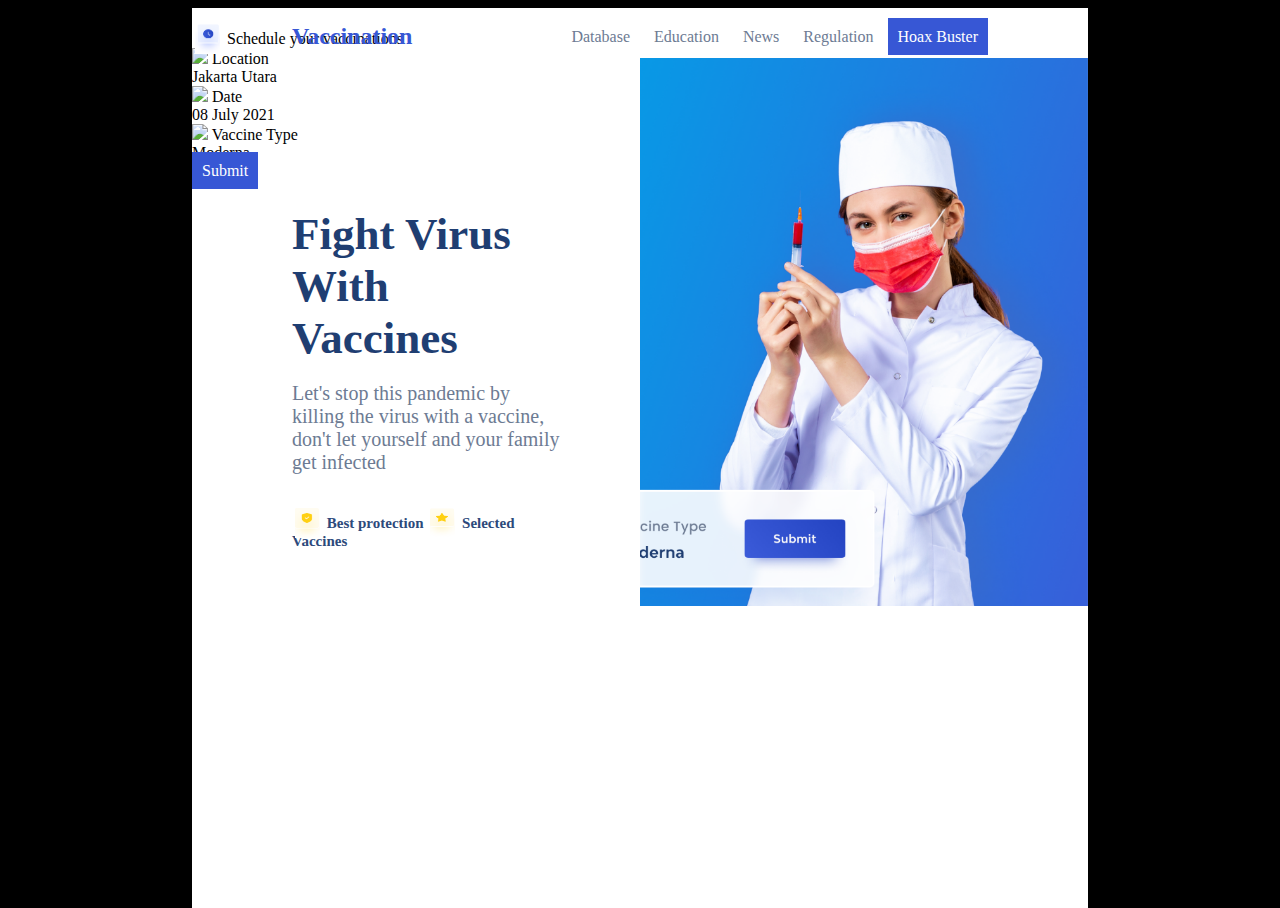
==== index.html @ f11a0c18 "Add files via upload" ====
<!DOCTYPE html>
<html lang="en">
    <head>
        <meta charset="UTF-8">
        <meta http-equiv="X-UA-Compatible" content="IE-Edge">
        <meta name="ViewPort" content="width-device.width, initial-scale=1.0">
        <title>Vaccination</title>
        <link rel="stylesheet" href="./index.css">
    </head>
    <body>
        <section class="cont">
            <section class="title">Vaccination</section>
            <section class="menu">
                <a class="menuElement">Database</a>
                <a class="menuElement">Education</a>
                <a class="menuElement">News</a>
                <a class="menuElement">Regulation</a>
                <a class="select">Hoax Buster</a>
            </section>
            <section class="fight">
                <a class="fight1">Fight Virus With Vaccines</a><br><br>
                <a class="fight2">Let's stop this pandemic by killing the virus with a vaccine, don't let yourself and your family get infected</a>
                <br><br>
                <a class="fight3">
                    <img src="./best.png" class="fightIcon">
                    Best protection
                    </img>
                    <img src="./star.png"class="fightIcon">
                        Selected Vaccines
                    </img>
                </a>                
            </section>
            <section class="schedule">
                <img src="./clock.png" class="fightIcon">
                    Schedule your vaccinations
                </img> <br>

                <section class="content">
                    <section class="sect">
                        <img src="./location.png" class="scheduleIcon">                    
                        </img> <a class="head">Location</a><br>
                        <a class="info">Jakarta Utara</a>
                    </section>
                    
                    <section class="sect">
                        <img src="./date.png" class="scheduleIcon">                    
                        </img> <a class="head">Date</a><br>
                        <a class="info">08 July 2021</a>
                    </section>
                    
                    <section class="sect">
                        <img src="./vaccine.png" class="scheduleIcon">                    
                        </img> <a class="head">Vaccine Type</a><br>
                        <a class="info">Moderna</a>
                    </section>

                    <section class="sect">
                        <a class="select">Submit</a>
                    </section>
                </section>
                
                

                
                
            </section>
            <section class="imagenEnfermera"><img src="./enfermera.png" style="width: -webkit-fill-available;"></section>
            
            
    
    
    


<!--       

 

Submit
AstraZeneca 2
SINOVAC
e Pfizer moderna
Why should I vaccine?
In order to avoid any doubts about getting the COVID-19 vaccine, identify the following 4 benefits of COVID-19 vaccination :
Minimize the spread of viruses
Forming antibodies
Protecting people nearby
Creating group immunity
Vaccine has been proven effective to prevent someone from getting infected with Coronavirus
COVID-19 vaccine proven to help shape antibody response for immune system
The benefits of COVID-19 vaccination are the vaccine that we get can also help protect people around us
COVID-19 vaccination is also beneficial for creating group immunity or herd immunity.
Preparations Before Vaccine
the success of vaccines is strongly influenced by the strength of the body's immune system. Therefore, there are several things that can be tried to make the COVID-19 vaccine work:
Avoid alcoholic beverages
Avoid stress
Stress has a profound effect on immune work. Moreover, prolonged stress can increase cortisol production and oxidative stress in the body.
0
Eat healthy food
Get enough sleep
Exercise or physical activity
Emergency Contact
Contact one of the contacts below if you or your family feel unwell and have similar symptoms such as Covid-19, make sure you also take care of yourself before reporting to us :
Call
Chat
021.123.145.14
021.123.145.14
Call Now
Chat Now
Video Call
Message 021.123.145.14
021.123.145.14
Video Call Now
Message Now
Vaccination
About
Company
Support
About Us
How We Work?
FAQS
Our goal is to help the world free from the
Features
Capital
Support Center
ongoing pandemic
News & Blog
Security
Contact Us
@2021 Vacinnation. All rights reserved
Terms & Agreements
Privacy Policy-->
</div>
    </body>
    <footer>
    </footer>
</html>
---- index.css ----
body{
    background-color: black;
    right: 200px;
    left: 200px;
}

.cont{
    background-color: white;
    /* right: 10%; */
    left: 15%;
    width: 70%;
    height: 100%;
    position: absolute;
}

.title{
    color: rgb(55, 87, 213);
    font-size:x-large;
    font-weight:bold;
    top: 15px;
    position: absolute;
    left: 100px;
}

.menu{    
    top: 20px;
    right: 100px;
    position:absolute;    
}

.menuElement{
    color: rgb(109, 123, 147);
    border: 10px solid white;
}

.select{
    background-color: rgb(55, 87, 213);
    color: white; 
    border: 10px solid rgb(55, 87, 213);    
}

.fight{
    width: 30%;
    left: 100px;
    position:absolute;    
    top: 200px;
    border: 10px;
}

.fight1{
    color: rgb(31, 62, 114);
    font-size: 45px;
    font-weight: 900;
}

.fight2{
    color : rgb(109, 123, 147);
    font-size: 20px;
}

.fight3{
    color : rgb(45, 74, 123);
    font-size: 15px;
    font-weight: bold;
}

.fightIcon{
    width: 25px;
    height: 30px;
    top: 13px;
    position: relative;
    border: 3px solid transparent;
}

.imagenEnfermera{
    width: 50%;
    right: 0px;
    position: absolute;
    top: 50px;
}
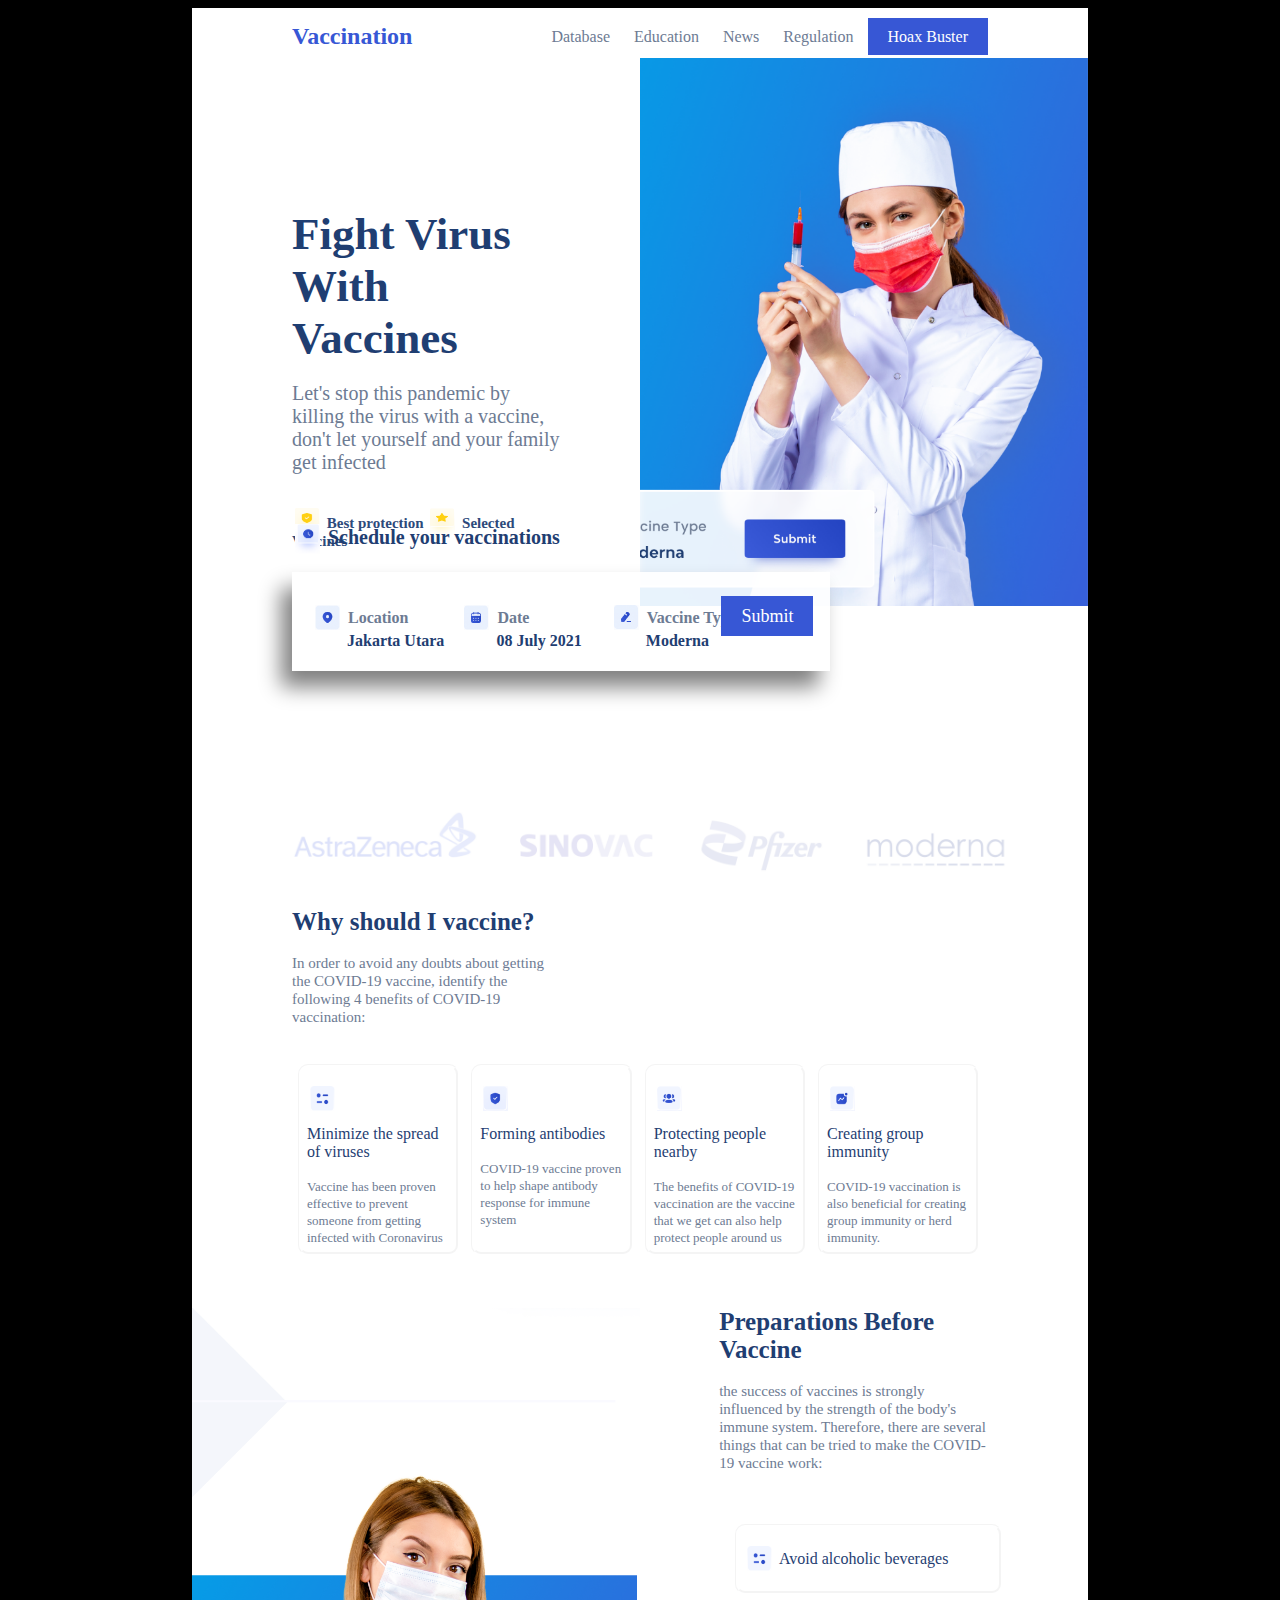
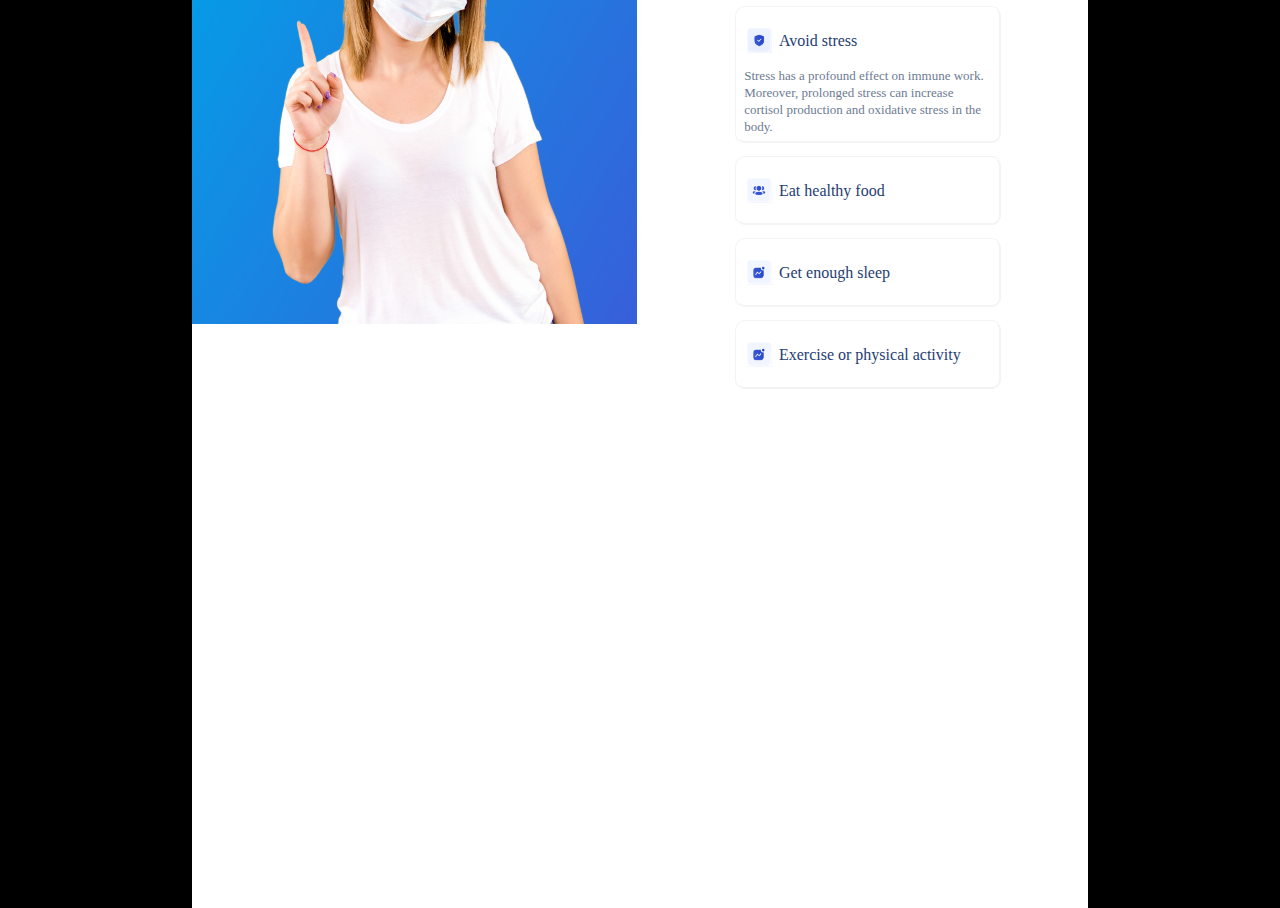
==== commit 3e72f1e1: "Add files via upload" ====
--- a/index.html
+++ b/index.html
@@ -33,7 +33,7 @@
             <section class="schedule">
                 <img src="./clock.png" class="fightIcon">
                     Schedule your vaccinations
-                </img> <br>
+                </img> <br><br>
 
                 <section class="content">
                     <section class="sect">
@@ -54,16 +54,85 @@
                         <a class="info">Moderna</a>
                     </section>
 
-                    <section class="sect">
+                    <section class="scheduleButton">
                         <a class="select">Submit</a>
                     </section>
                 </section>
-                
-                
-
-                
-                
-            </section>
+            </section>
+            <img src="./vaccines.png" class="vaccines">
+            
+            <section class="why">
+                <a class="whyTitle">Why should I vaccine?</a><br><br>
+                <a class="whyContent">In order to avoid any doubts about getting the COVID-19 vaccine, identify the following 4 benefits of COVID-19 vaccination:</a>                         
+            </section>
+
+            <section class="whySection">
+                <section class="whyTarjet">
+                    <img src="./minimize.png" class="scheduleIcon"><br><br>                    
+                    <a class="whyTarjetTitle">Minimize the spread of viruses</a><br><br>
+                    <a class="whyTarjetContent">Vaccine has been proven effective to prevent someone from getting infected with Coronavirus</a>
+                </section>
+                
+                <section class="whyTarjet">
+                    <img src="./forming.png" class="scheduleIcon"><br><br>  
+                    </img> <a class="whyTarjetTitle">Forming antibodies</a><br><br>
+                    <a class="whyTarjetContent">COVID-19 vaccine proven to help shape antibody response for immune system</a>
+                </section>
+                
+                <section class="whyTarjet">
+                    <img src="./protecting.png" class="scheduleIcon"><br><br>                  
+                    </img> <a class="whyTarjetTitle">Protecting people nearby</a><br><br>  
+                    <a class="whyTarjetContent">The benefits of COVID-19 vaccination are the vaccine that we get can also help protect people around us</a>
+                </section>
+
+                <section class="whyTarjet">
+                    <img src="./creating.png" class="scheduleIcon"><br><br>                     
+                    </img> <a class="whyTarjetTitle">Creating group immunity</a><br><br>  
+                    <a class="whyTarjetContent">COVID-19 vaccination is also beneficial for creating group immunity or herd immunity.</a>
+                </section>
+            </section>
+
+            <section class="woman">
+                <img src="./woman.png" class="womanImg">            
+            </section>
+            
+            <section class="preparations">
+                <a class="preparationsTitle">Preparations Before Vaccine</a><br><br>
+                <a class="preparationsContent">the success of vaccines is strongly influenced by the strength of the body's immune system. Therefore, there are several things that can be tried to make the COVID-19 vaccine work:</a>                         
+            </section>
+
+            <section class="preparationsSection">
+                <section class="preparationsTarjet">
+                    <img src="./minimize.png" class="scheduleIcon">                   
+                    <a class="preparationsTarjetTitle">Avoid alcoholic beverages</a><br><br>
+                    <a class="preparationsTarjetContent"></a>
+                </section>
+                
+                <section class="preparationsTarjet">
+                    <img src="./forming.png" class="scheduleIcon">
+                    <a class="preparationsTarjetTitle">Avoid stress</a><br><br>
+                    <a class="preparationsTarjetContent">Stress has a profound effect on immune work. Moreover, prolonged stress can increase cortisol production and oxidative stress in the body.</a>
+                </section>
+                
+                <section class="preparationsTarjet">
+                    <img src="./protecting.png" class="scheduleIcon">                
+                    <a class="preparationsTarjetTitle">Eat healthy food</a><br><br>  
+                    <a class="preparationsTarjetContent"></a>
+                </section>
+
+                <section class="preparationsTarjet">
+                    <img src="./creating.png" class="scheduleIcon">                 
+                    <a class="preparationsTarjetTitle">Get enough sleep</a><br><br>  
+                    <a class="preparationsTarjetContent"></a>
+                </section>
+
+                <section class="preparationsTarjet">
+                    <img src="./creating.png" class="scheduleIcon">                    
+                    <a class="preparationsTarjetTitle">Exercise or physical activity</a><br><br>  
+                    <a class="preparationsTarjetContent"></a>
+                </section>
+            </section>
+            
             <section class="imagenEnfermera"><img src="./enfermera.png" style="width: -webkit-fill-available;"></section>
             
             
@@ -74,31 +143,25 @@
 
 <!--       
 
- 
-
-Submit
-AstraZeneca 2
-SINOVAC
-e Pfizer moderna
-Why should I vaccine?
-In order to avoid any doubts about getting the COVID-19 vaccine, identify the following 4 benefits of COVID-19 vaccination :
-Minimize the spread of viruses
-Forming antibodies
-Protecting people nearby
-Creating group immunity
-Vaccine has been proven effective to prevent someone from getting infected with Coronavirus
-COVID-19 vaccine proven to help shape antibody response for immune system
-The benefits of COVID-19 vaccination are the vaccine that we get can also help protect people around us
-COVID-19 vaccination is also beneficial for creating group immunity or herd immunity.
-Preparations Before Vaccine
-the success of vaccines is strongly influenced by the strength of the body's immune system. Therefore, there are several things that can be tried to make the COVID-19 vaccine work:
-Avoid alcoholic beverages
-Avoid stress
-Stress has a profound effect on immune work. Moreover, prolonged stress can increase cortisol production and oxidative stress in the body.
-0
-Eat healthy food
-Get enough sleep
-Exercise or physical activity
+
+
+
+
+
+
+
+
+
+
+
+
+
+
+
+
+
+
+
 Emergency Contact
 Contact one of the contacts below if you or your family feel unwell and have similar symptoms such as Covid-19, make sure you also take care of yourself before reporting to us :
 Call
--- a/index.css
+++ b/index.css
@@ -3,13 +3,15 @@
     right: 200px;
     left: 200px;
 }
+
+
 
 .cont{
     background-color: white;
     /* right: 10%; */
     left: 15%;
     width: 70%;
-    height: 100%;
+    height: 2500px;
     position: absolute;
 }
 
@@ -22,7 +24,7 @@
     left: 100px;
 }
 
-.menu{    
+.menu{
     top: 20px;
     right: 100px;
     position:absolute;    
@@ -33,10 +35,18 @@
     border: 10px solid white;
 }
 
+.menuElement:hover{
+    background-color: rgb(55, 87, 213);
+    color: white; 
+    border: 10px solid rgb(55, 87, 213);   
+    border-width: 10px 20px;
+}
+
 .select{
     background-color: rgb(55, 87, 213);
     color: white; 
-    border: 10px solid rgb(55, 87, 213);    
+    border: 10px solid rgb(55, 87, 213);   
+    border-width: 10px 20px; 
 }
 
 .fight{
@@ -62,6 +72,10 @@
     color : rgb(45, 74, 123);
     font-size: 15px;
     font-weight: bold;
+}
+
+.fight3:hover{
+    box-shadow: -11px 16px 20px 0px grey;
 }
 
 .fightIcon{
@@ -77,4 +91,214 @@
     right: 0px;
     position: absolute;
     top: 50px;
-}+}
+
+.schedule{
+    width: 60%;
+    left: 100px;
+    position:absolute;    
+    top: 500px;
+    border: 10px;
+    color: rgb(31, 62, 114);
+    font-size: 20px;
+    font-weight: 700;
+    z-index: 1;
+}
+
+.schedule .content{
+    /* content: ""; */
+    background-color: rgba(255, 255, 255, 0.9);
+    width: 100%;
+    display: -webkit-inline-box;
+    clear: both;
+    box-sizing: border-box;
+    padding: 10px;
+    box-shadow: -11px 16px 20px 0px grey;
+}
+
+.schedule .sect{
+    width: 25%;
+    float: left;
+    padding: 10px;
+    /* height: 300px;*/
+}
+
+.schedule .title{
+    width: 66%;
+    left: 100px;
+    position:absolute;    
+    top: 500px;
+    border: 10px;
+    color: rgb(31, 62, 114);
+    font-size: 20px;
+    font-weight: 700;
+}
+
+.schedule .head{
+   color: rgb(109, 123, 147);
+   top: 550px;
+   font-size: 16px;
+   font-weight: 600;
+}
+
+.schedule .info{
+    color: rgb(31 , 62, 114);
+    /*top: 550px;*/
+    font-size: 16px;
+    font-weight: 600;
+    left: 35px;
+    position: relative;
+ }
+
+.scheduleIcon{
+    width: 25px;
+    height: 25px;
+    top: 10px;
+    position: relative;
+    border: 3px solid transparent;
+}
+
+.scheduleButton{
+    position: absolute;
+    right: 3%;
+    top: 60%;
+    font-size: 18px;
+    font-weight: 100;
+}
+
+.vaccines{
+    top: 800px;
+    position: absolute;
+    left: 100px;
+    width: 80%;
+    /* z-index: -1;*/
+}
+
+.why{
+    width: 30%;
+    left: 100px;
+    position: absolute;
+    top: 900px;
+    /* border: 10px;*/
+}
+
+.whyTitle{
+    color: rgb(31, 62, 114);
+    font-size: 25px;
+    font-weight: 900;
+}
+
+.whyContent{
+    color : rgb(109, 123, 147);
+    font-size: 15px;
+}
+
+.whySection{
+    top: 1050px;
+    left: 100px;
+    position: absolute;
+    width: 80%;
+    display: -webkit-inline-box;
+    clear: both;
+    box-sizing: border-box;
+    /*padding: 10px;*/
+    
+}
+
+.whyTarjet{
+    padding: 6px;
+    color: rgb(109, 123, 147);
+    font-size: 15px;
+    width: 20%;
+    float: left;
+    margin: 6px;
+    /* box-shadow: -11px 16px 20px 0px grey; */
+    border-color: rgba(250,250,255, 0.13);
+    border-style: groove;
+    border-radius: 10px;
+}
+
+.whyTarjet:hover{
+    box-shadow: -11px 16px 20px 0px grey;
+}
+
+.whyTarjetTitle{
+    color : rgb(31 , 62, 114);
+    font-size: 16px;
+}
+
+.whyTarjetContent{
+    color : rgb(109, 123, 147);
+    font-size: 13px;
+}
+
+.woman{
+    position: absolute;
+    top: 1300px;
+    width: 50%;
+}
+
+.womanImg{
+    width: 100%; /* or any custom size */
+    height: 100%; 
+    object-fit: contain;
+}
+
+.preparations{
+    width: 30%;
+    right: 100px;
+    position: absolute;
+    top: 1300px;
+    /* border: 10px;*/
+}
+
+.preparationsTitle{
+    color: rgb(31, 62, 114);
+    font-size: 25px;
+    font-weight: 900;
+}
+
+.preparationsContent{
+    color : rgb(109, 123, 147);
+    font-size: 15px;
+}
+
+.preparationsSection{
+    top: 1500px;
+    right: 100px;
+    position: absolute;
+    width: 30%;
+    display: table;
+    clear: both;
+    box-sizing: border-box;
+    padding: 10px;
+    
+}
+
+.preparationsTarjet{
+    padding: 6px;
+    color: rgb(109, 123, 147);
+    font-size: 15px;
+    width: 100%;
+    float: left;
+    margin: 6px;
+    /* box-shadow: -11px 16px 20px 0px grey; */
+    border-color: rgba(250,250,255, 0.13);
+    border-style: groove;
+    border-radius: 10px;
+}
+
+.preparationsTarjet:hover{
+    box-shadow: -11px 16px 20px 0px grey;
+}
+
+.preparationsTarjetTitle{
+    color : rgb(31 , 62, 114);
+    font-size: 16px;
+}
+
+.preparationsTarjetContent{
+    color : rgb(109, 123, 147);
+    font-size: 13px;
+}
+
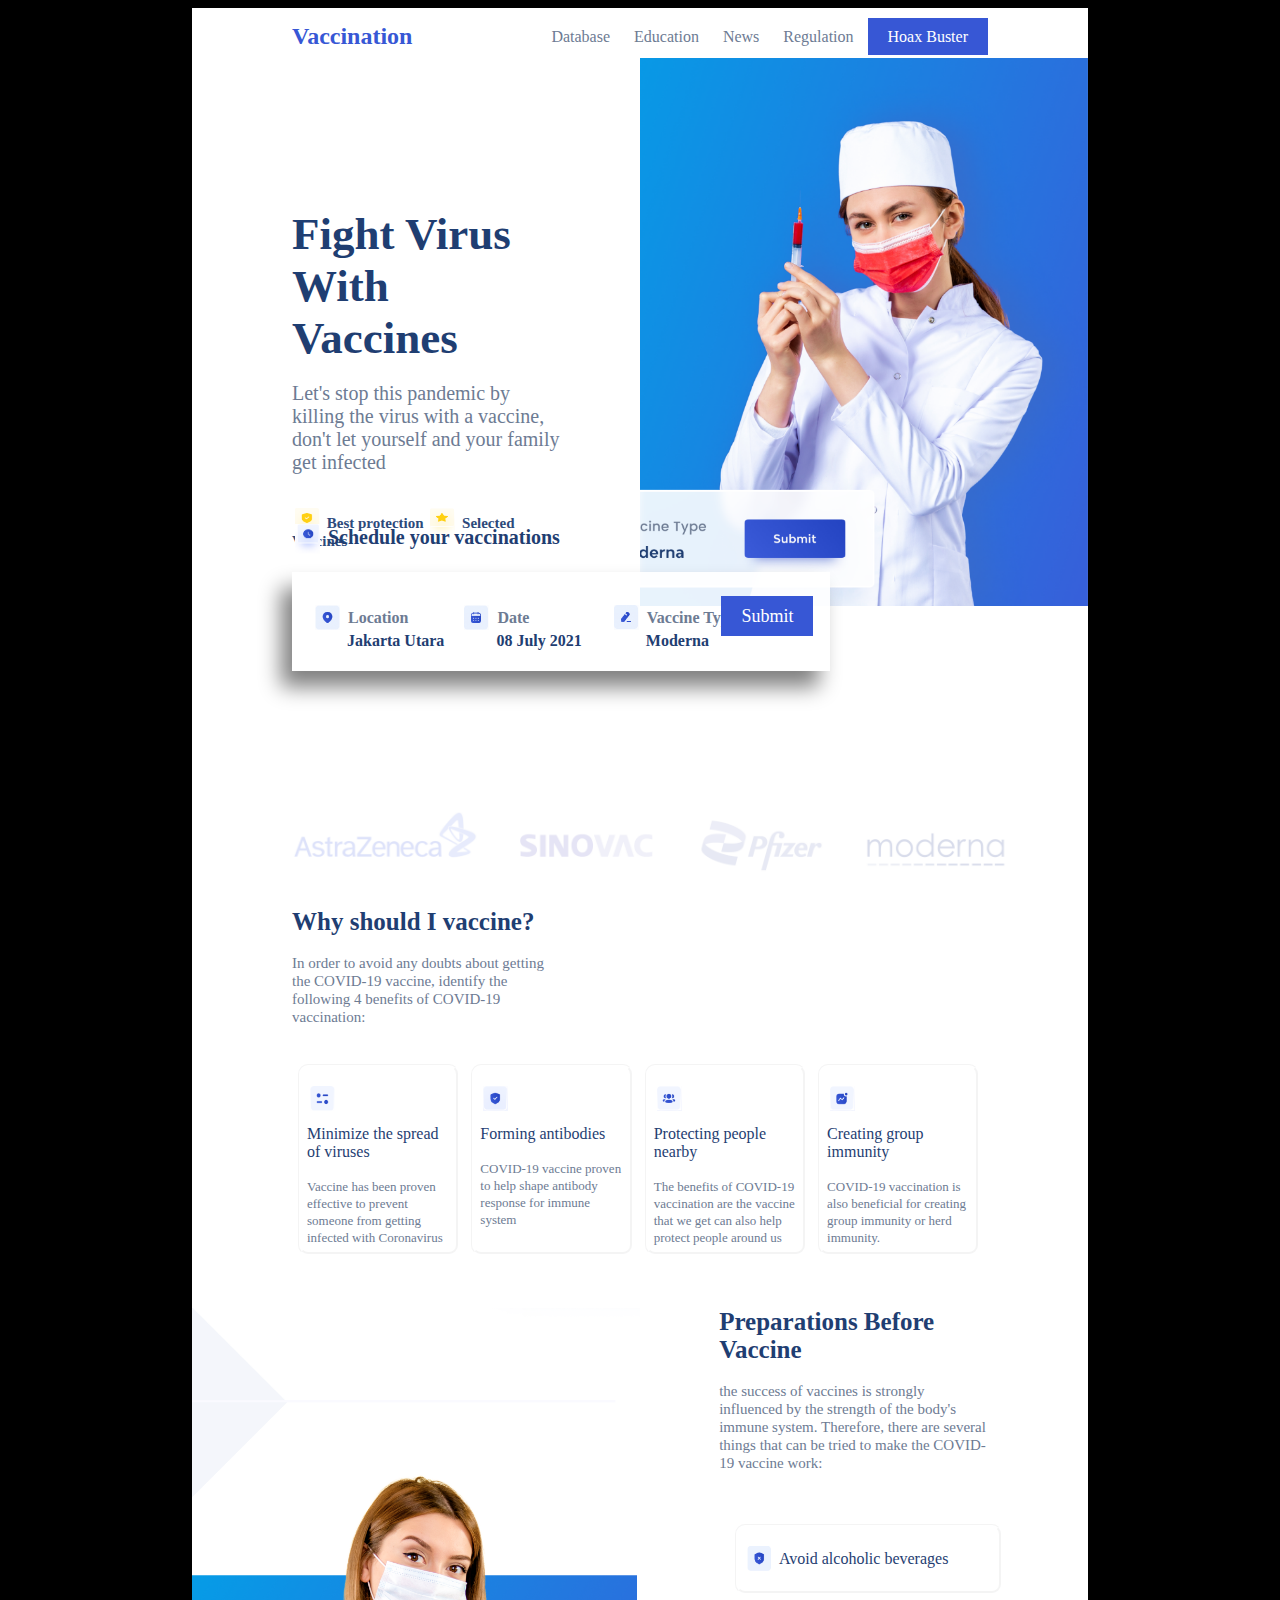
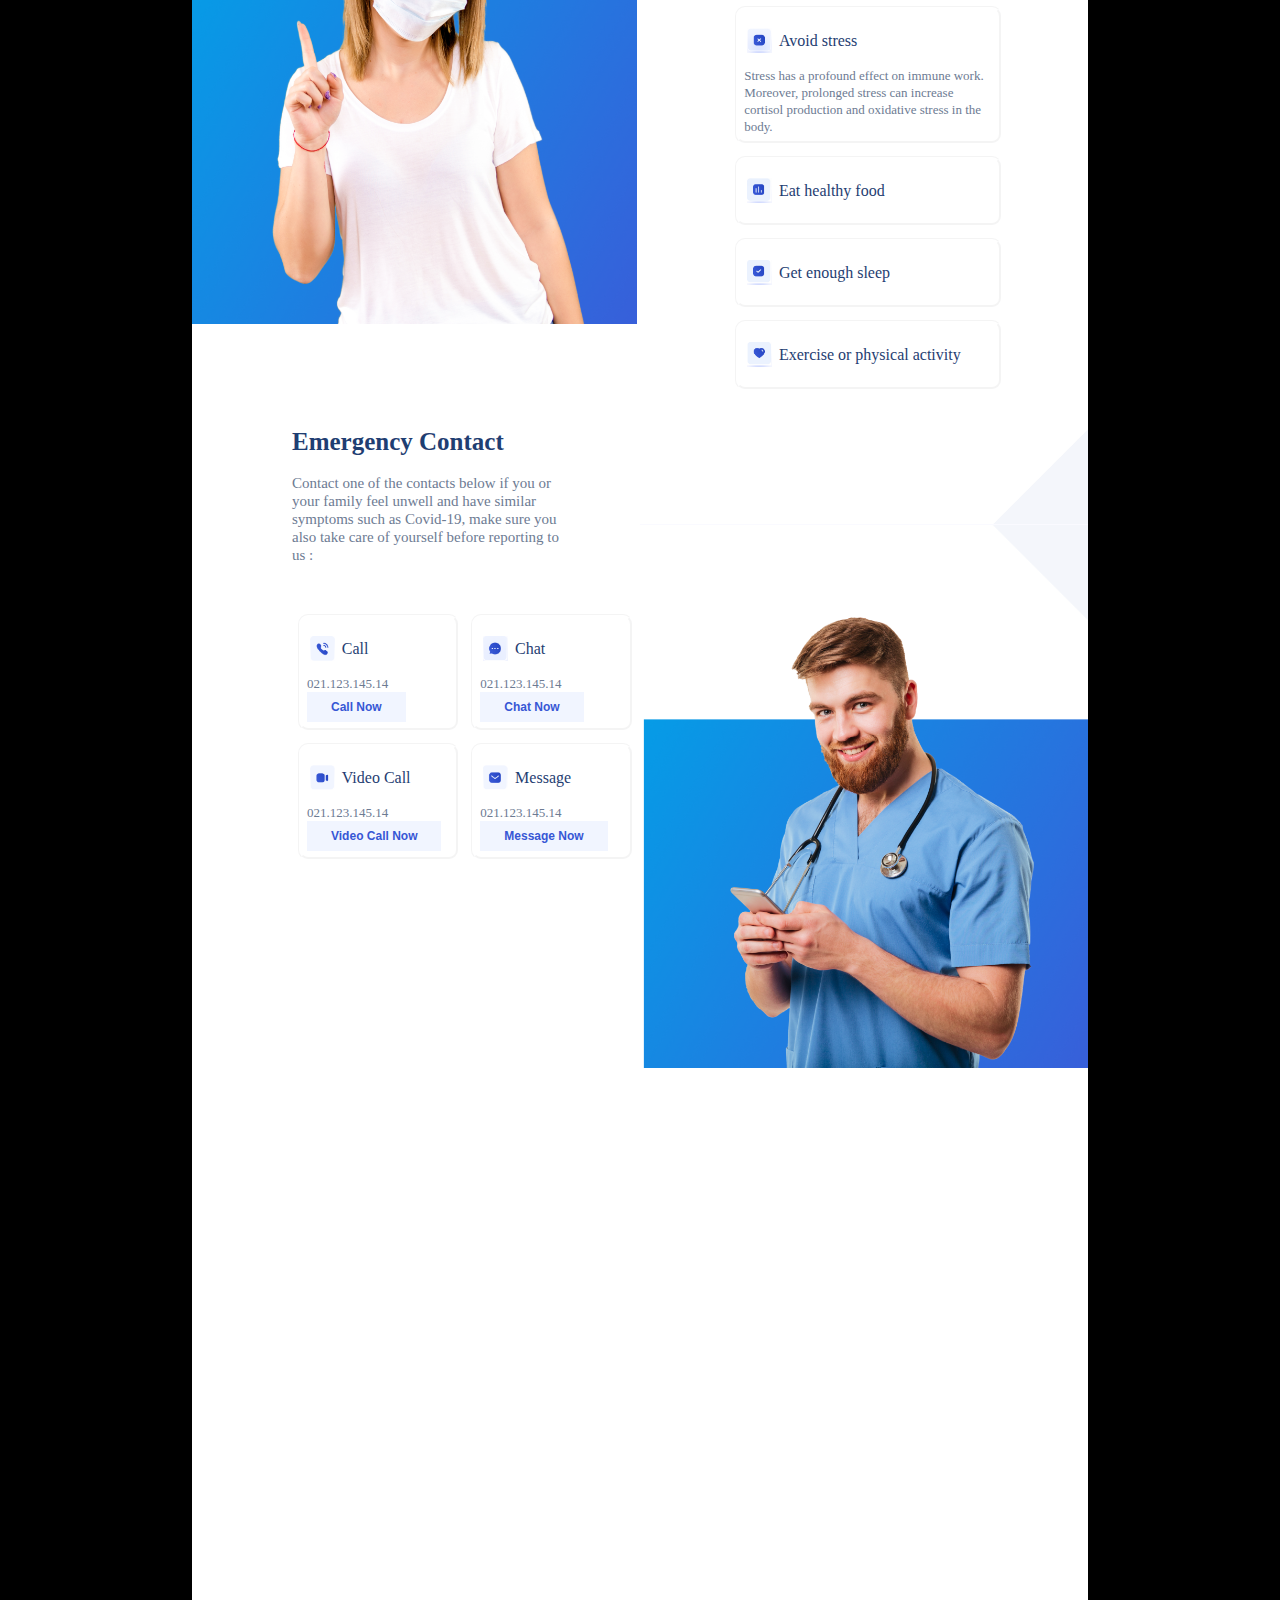
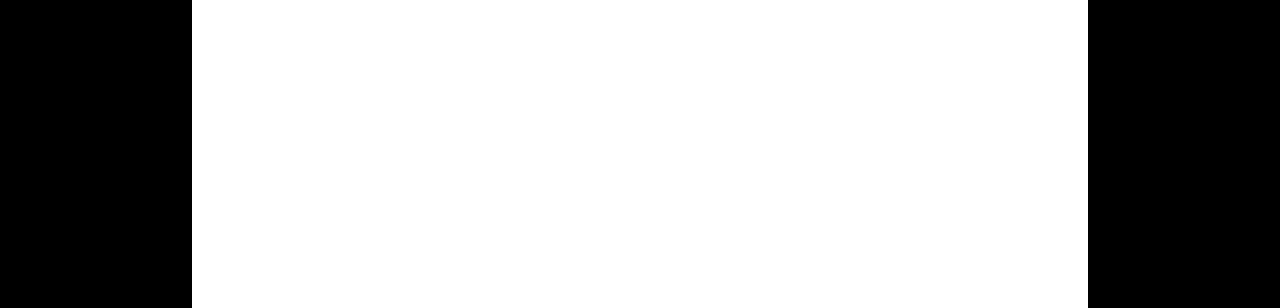
==== commit d8954967: "Add files via upload" ====
--- a/index.html
+++ b/index.html
@@ -103,36 +103,75 @@
 
             <section class="preparationsSection">
                 <section class="preparationsTarjet">
-                    <img src="./minimize.png" class="scheduleIcon">                   
+                    <img src="./alcohol.png" class="scheduleIcon">                   
                     <a class="preparationsTarjetTitle">Avoid alcoholic beverages</a><br><br>
                     <a class="preparationsTarjetContent"></a>
                 </section>
                 
                 <section class="preparationsTarjet">
-                    <img src="./forming.png" class="scheduleIcon">
+                    <img src="./stress.png" class="scheduleIcon">
                     <a class="preparationsTarjetTitle">Avoid stress</a><br><br>
                     <a class="preparationsTarjetContent">Stress has a profound effect on immune work. Moreover, prolonged stress can increase cortisol production and oxidative stress in the body.</a>
                 </section>
                 
                 <section class="preparationsTarjet">
-                    <img src="./protecting.png" class="scheduleIcon">                
+                    <img src="./eat.png" class="scheduleIcon">                
                     <a class="preparationsTarjetTitle">Eat healthy food</a><br><br>  
                     <a class="preparationsTarjetContent"></a>
                 </section>
 
                 <section class="preparationsTarjet">
-                    <img src="./creating.png" class="scheduleIcon">                 
+                    <img src="./sleep.png" class="scheduleIcon">                 
                     <a class="preparationsTarjetTitle">Get enough sleep</a><br><br>  
                     <a class="preparationsTarjetContent"></a>
                 </section>
 
                 <section class="preparationsTarjet">
-                    <img src="./creating.png" class="scheduleIcon">                    
+                    <img src="./excercise.png" class="scheduleIcon">                    
                     <a class="preparationsTarjetTitle">Exercise or physical activity</a><br><br>  
                     <a class="preparationsTarjetContent"></a>
                 </section>
             </section>
-            
+
+            <section class="doctor">
+                <img src="./doctor.png" class="doctorImg">            
+            </section>
+
+            <section class="emergency">
+                <a class="emergencyTitle">Emergency Contact</a><br><br>
+                <a class="emergencyContent">Contact one of the contacts below if you or your family feel unwell and have similar symptoms such as Covid-19, make sure you also take care of yourself before reporting to us :</a>
+            </section>
+            
+            <section class="emergencySection">
+                <section class="emergencyTarjet">
+                    <img src="./call.png" class="scheduleIcon">                   
+                    <a class="emergencyTarjetTitle">Call</a><br><br>
+                    <a class="emergencyTarjetContent">021.123.145.14</a>
+                    <button>Call Now</button>
+                </section>
+                
+                <section class="emergencyTarjet">
+                    <img src="./chat.png" class="scheduleIcon">
+                    <a class="emergencyTarjetTitle">Chat</a><br><br>
+                    <a class="emergencyTarjetContent">021.123.145.14</a>
+                    <button>Chat Now</button>
+                </section>
+                
+                <section class="emergencyTarjet">
+                    <img src="./videocall.png" class="scheduleIcon">                
+                    <a class="emergencyTarjetTitle">Video Call</a><br><br>  
+                    <a class="emergencyTarjetContent">021.123.145.14</a>
+                    <button>Video Call Now</button>
+                </section>
+
+                <section class="emergencyTarjet">
+                    <img src="./message.png" class="scheduleIcon">                 
+                    <a class="emergencyTarjetTitle">Message</a><br><br>  
+                    <a class="emergencyTarjetContent">021.123.145.14</a>
+                    <button>Message Now</button>
+                </section>
+            </section>
+
             <section class="imagenEnfermera"><img src="./enfermera.png" style="width: -webkit-fill-available;"></section>
             
             
@@ -142,39 +181,6 @@
 
 
 <!--       
-
-
-
-
-
-
-
-
-
-
-
-
-
-
-
-
-
-
-
-
-Emergency Contact
-Contact one of the contacts below if you or your family feel unwell and have similar symptoms such as Covid-19, make sure you also take care of yourself before reporting to us :
-Call
-Chat
-021.123.145.14
-021.123.145.14
-Call Now
-Chat Now
-Video Call
-Message 021.123.145.14
-021.123.145.14
-Video Call Now
-Message Now
 Vaccination
 About
 Company
--- a/index.css
+++ b/index.css
@@ -4,6 +4,27 @@
     left: 200px;
 }
 
+button {
+    
+    cursor: pointer;
+    display: inline-block;
+    background: rgb(241, 245, 255);
+    color: rgb(55, 87, 213);
+    font-size: 12px;
+    border: 0;
+    padding: 0.5rem 1.5rem;
+    font-weight: bolder;
+}
+  
+button:focus {
+    outline: none;
+}
+  
+button:hover {
+    background: rgb(51  , 83, 209);
+    color: white;
+    transform: scale(0.98);
+}
 
 
 .cont{
@@ -11,7 +32,7 @@
     /* right: 10%; */
     left: 15%;
     width: 70%;
-    height: 2500px;
+    height: 3500px;
     position: absolute;
 }
 
@@ -40,7 +61,12 @@
     color: white; 
     border: 10px solid rgb(55, 87, 213);   
     border-width: 10px 20px;
-}
+    transform: scale(0.98);
+}
+
+.menuElement:focus {
+    outline: none;
+  }
 
 .select{
     background-color: rgb(55, 87, 213);
@@ -48,6 +74,14 @@
     border: 10px solid rgb(55, 87, 213);   
     border-width: 10px 20px; 
 }
+
+.select:hover{
+    transform: scale(0.98);
+}
+
+.select:focus {
+    outline: none;
+  }
 
 .fight{
     width: 30%;
@@ -302,3 +336,74 @@
     font-size: 13px;
 }
 
+.doctor{
+    position: absolute;
+    top: 2020px;
+    width: 50%;    
+    right: 0px;
+
+}
+
+.doctorImg{
+    width: 100%; /* or any custom size */
+    height: 100%; 
+    object-fit: contain;
+}
+
+.emergency{
+    width: 30%;
+    left: 100px;
+    position: absolute;
+    top: 2020px;
+    /* border: 10px;*/
+}
+
+.emergencyTitle{
+    color: rgb(31, 62, 114);
+    font-size: 25px;
+    font-weight: 900;
+}
+
+.emergencyContent{
+    color : rgb(109, 123, 147);
+    font-size: 15px;
+}
+
+.emergencySection{
+    top: 2200px;
+    left: 100px;
+    position: absolute;
+    width: 40%;
+    display: block;
+    clear: both;
+    box-sizing: border-box;
+    /* padding: 10px;*/
+    
+}
+
+.emergencyTarjet{
+    padding: 6px;
+    color: rgb(109, 123, 147);
+    font-size: 15px;
+    width: 40%;
+    float: left;
+    margin: 6px;
+    /* box-shadow: -11px 16px 20px 0px grey; */
+    border-color: rgba(250,250,255, 0.13);
+    border-style: groove;
+    border-radius: 10px;
+}
+
+.emergencyTarjet:hover{
+    box-shadow: -11px 16px 20px 0px grey;
+}
+
+.emergencyTarjetTitle{
+    color : rgb(31 , 62, 114);
+    font-size: 16px;
+}
+
+.emergencyTarjetContent{
+    color : rgb(109, 123, 147);
+    font-size: 13px;
+}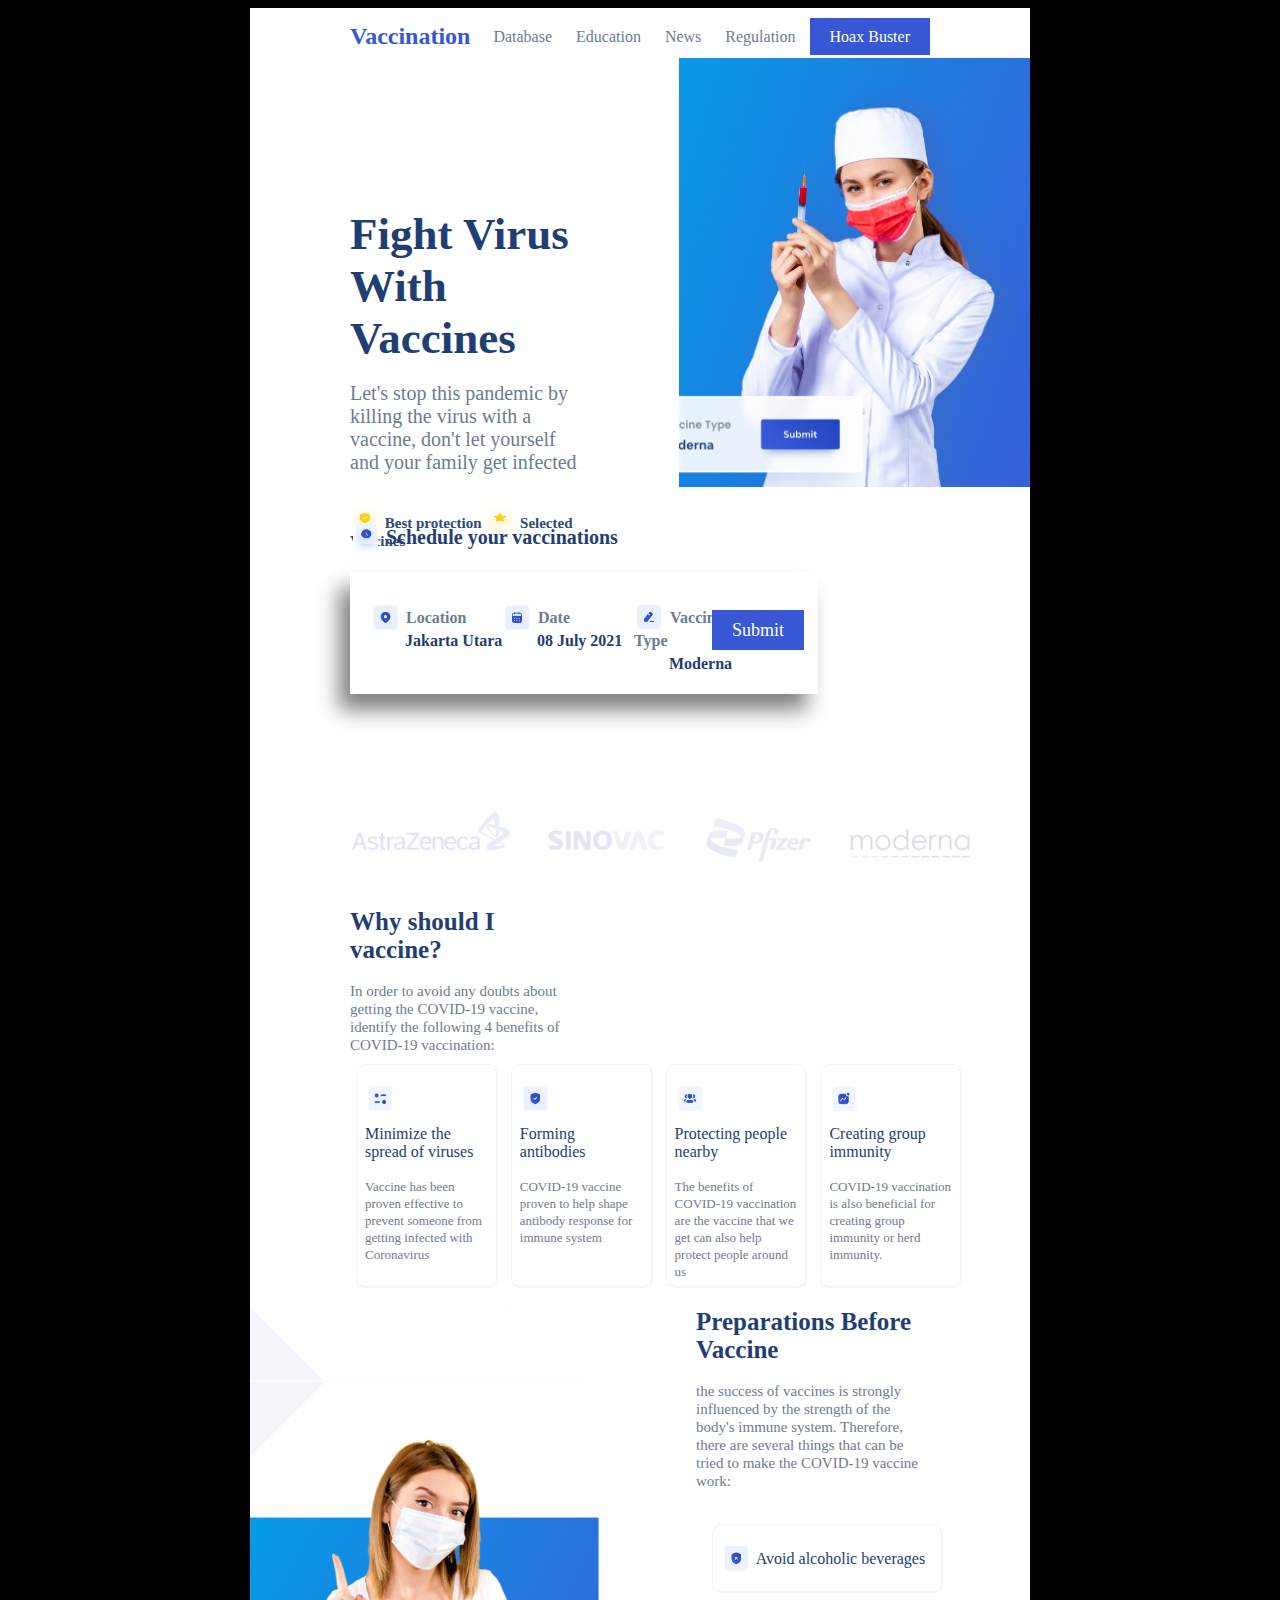
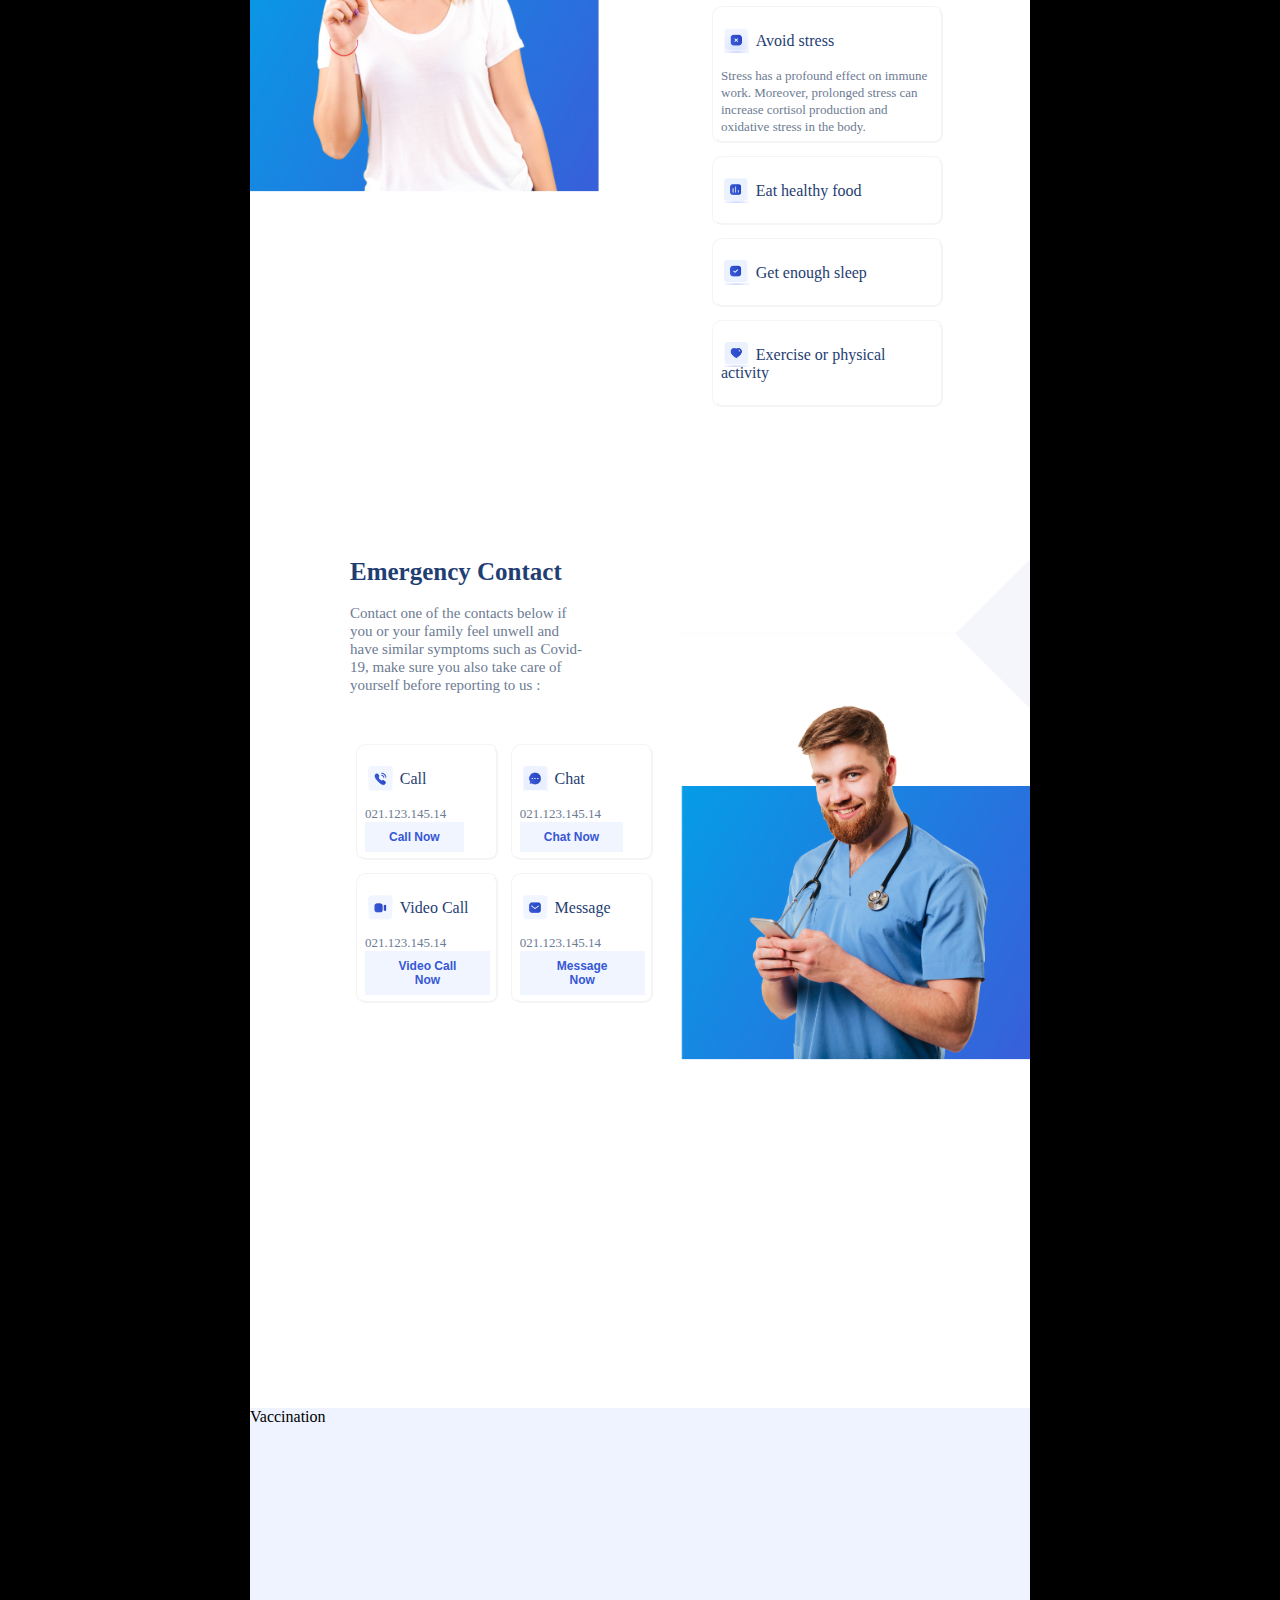
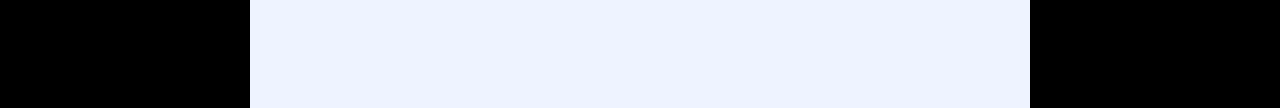
==== commit 1b9aa6f6: "Add files via upload" ====
--- a/index.html
+++ b/index.html
@@ -170,6 +170,10 @@
                     <a class="emergencyTarjetContent">021.123.145.14</a>
                     <button>Message Now</button>
                 </section>
+            </section>
+
+            <section class="foot">
+                Vaccination
             </section>
 
             <section class="imagenEnfermera"><img src="./enfermera.png" style="width: -webkit-fill-available;"></section>
--- a/index.css
+++ b/index.css
@@ -30,9 +30,10 @@
 .cont{
     background-color: white;
     /* right: 10%; */
-    left: 15%;
-    width: 70%;
-    height: 3500px;
+    left: 250px;
+    right: 250px;
+    /*width: 70%;*/
+    height: 3300px;
     position: absolute;
 }
 
@@ -121,7 +122,7 @@
 }
 
 .imagenEnfermera{
-    width: 50%;
+    width: 45%;
     right: 0px;
     position: absolute;
     top: 50px;
@@ -269,7 +270,8 @@
 .woman{
     position: absolute;
     top: 1300px;
-    width: 50%;
+    width: 45%;
+    /*width: 600px;*/
 }
 
 .womanImg{
@@ -338,8 +340,8 @@
 
 .doctor{
     position: absolute;
-    top: 2020px;
-    width: 50%;    
+    top: 2150px;
+    width: 45%;    
     right: 0px;
 
 }
@@ -354,7 +356,7 @@
     width: 30%;
     left: 100px;
     position: absolute;
-    top: 2020px;
+    top: 2150px;;
     /* border: 10px;*/
 }
 
@@ -370,7 +372,7 @@
 }
 
 .emergencySection{
-    top: 2200px;
+    top: 2330px;
     left: 100px;
     position: absolute;
     width: 40%;
@@ -406,4 +408,12 @@
 .emergencyTarjetContent{
     color : rgb(109, 123, 147);
     font-size: 13px;
+}
+
+.foot{
+    background-color: rgb(238, 243, 255);
+    top: 3000px;
+    position: absolute;
+    width: 100%;
+    height: 300px;
 }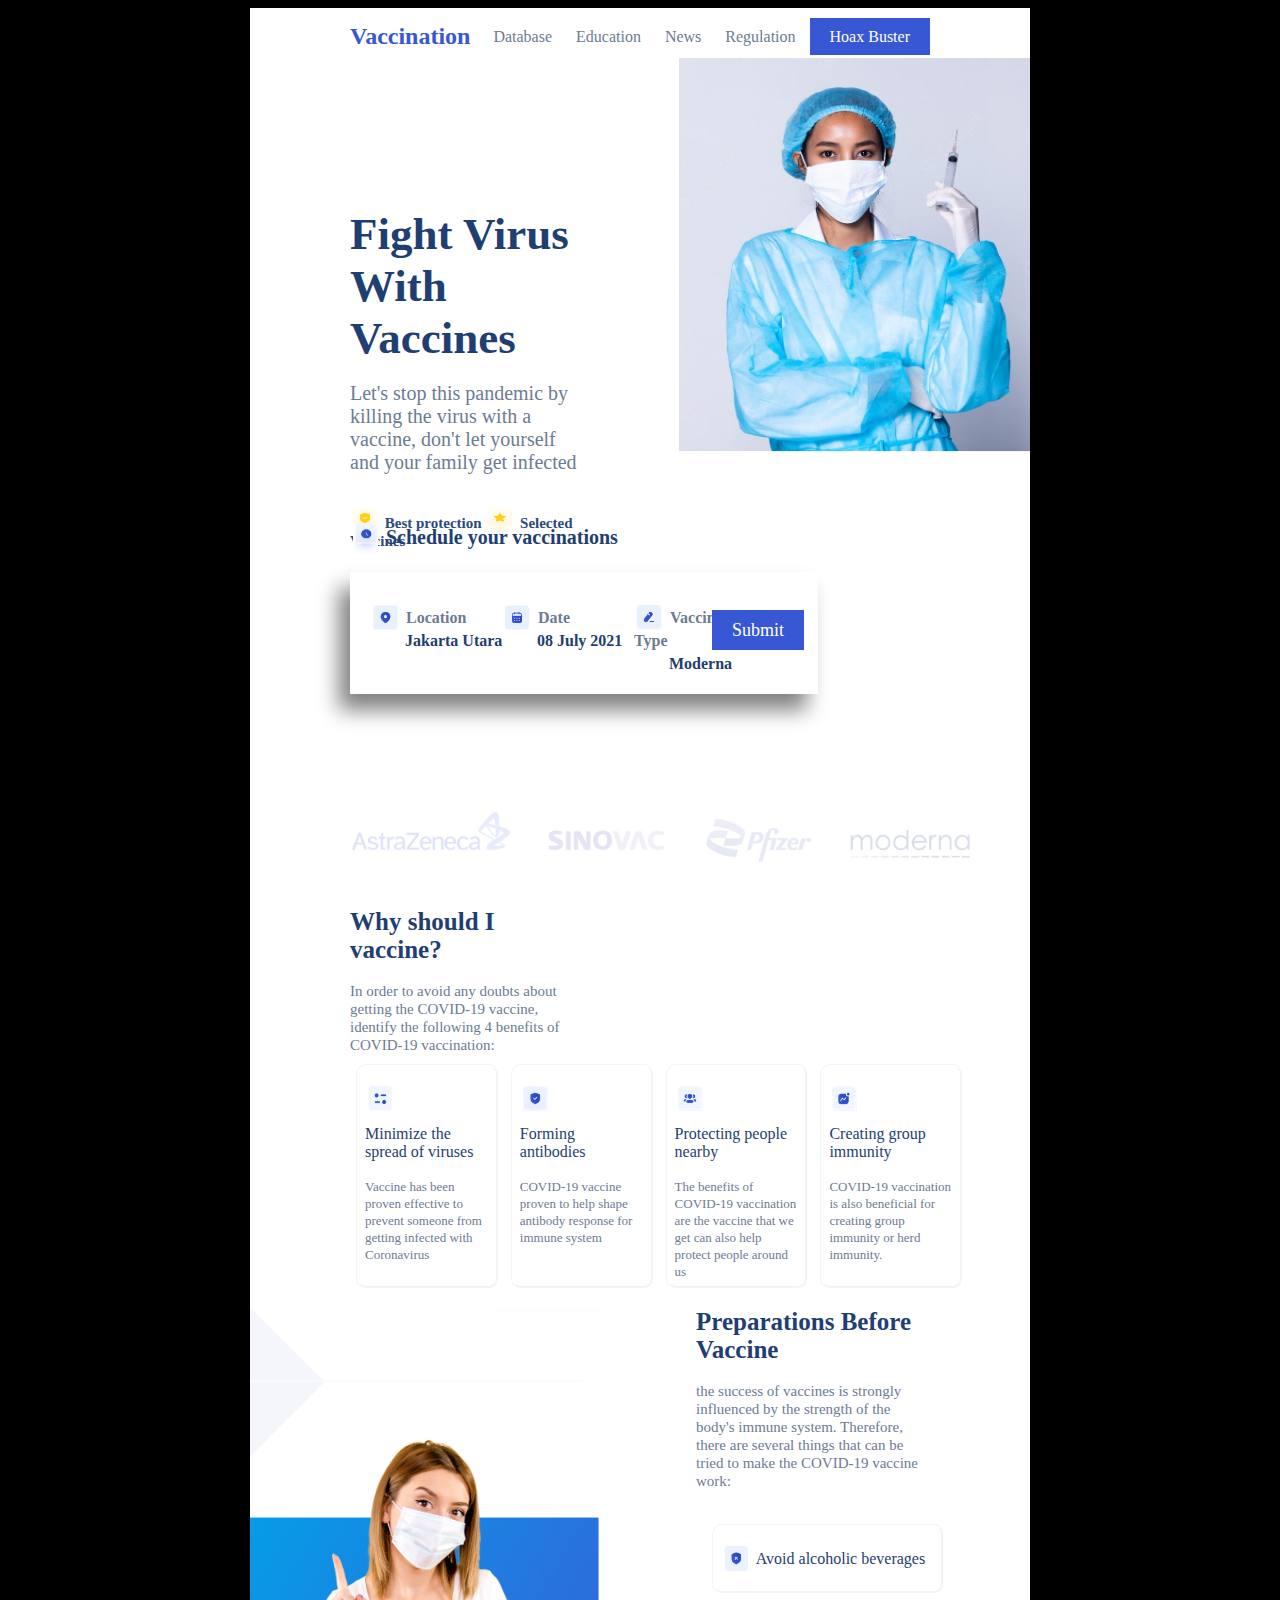
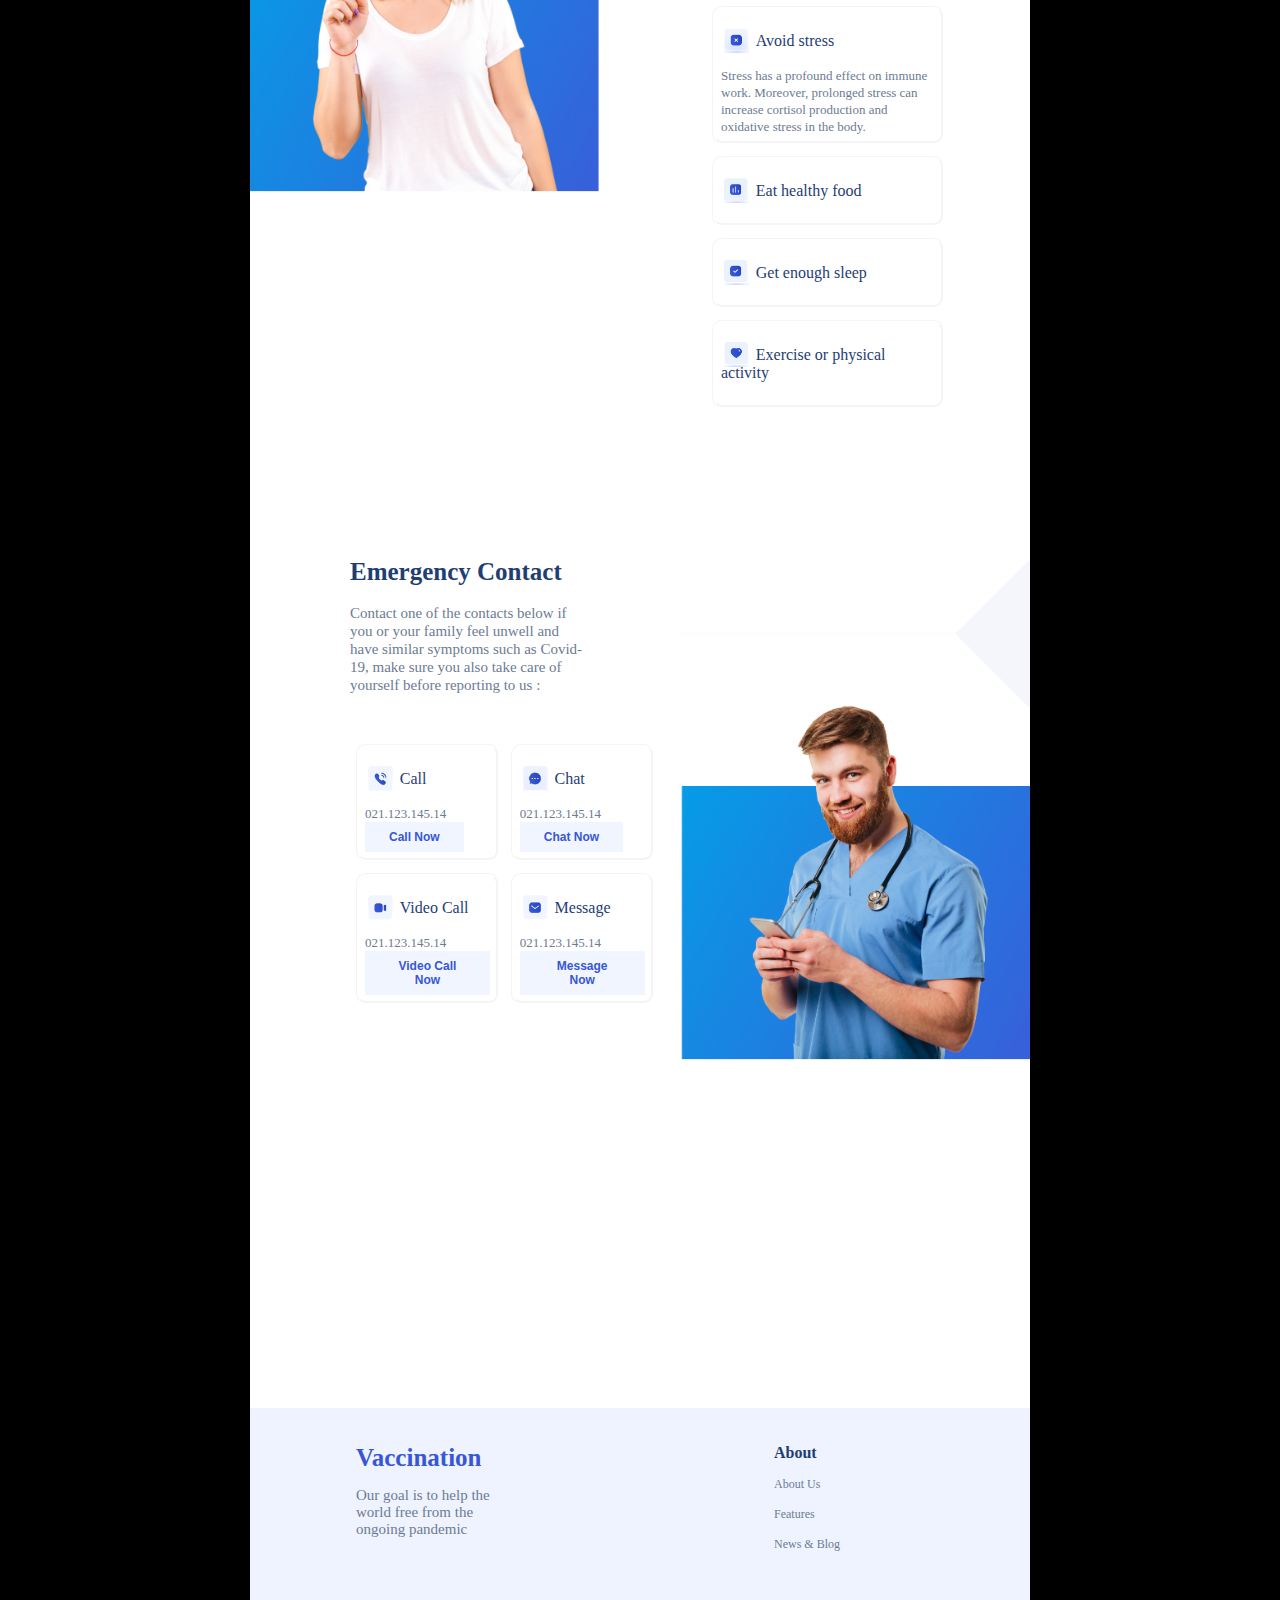
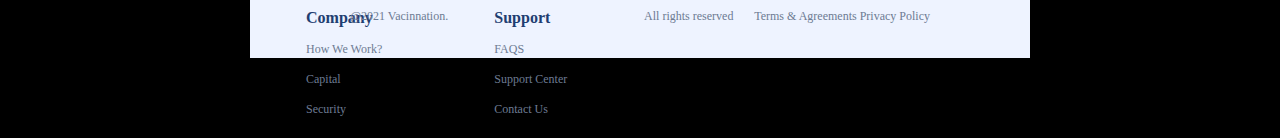
==== commit 1786d723: "Add files via upload" ====
--- a/index.html
+++ b/index.html
@@ -172,9 +172,50 @@
                 </section>
             </section>
 
-            <section class="foot">
-                Vaccination
-            </section>
+            <section class="foot">                
+                <section class="footTarjet first">                  
+                    <a class="footTitle">Vaccination</a><br><br>
+                    <a class="footContent">Our goal is to help the world free from the ongoing pandemic</a>                    
+                </section>
+
+                <section class="footTarjet">                  
+                    <a class="footTarjetTitle">About</a><br><br>
+                    <a class="footTarjetContent">
+                        <a>About Us</a><br><br>
+                        Features<br><br>
+                        News & Blog<br><br>
+                    </a>                    
+                </section>
+
+                <section class="footTarjet">                  
+                    <a class="footTarjetTitle">Company</a><br><br>
+                    <a class="footTarjetContent">
+                        How We Work?<br><br>
+                        Capital<br><br>
+                        Security<br><br>
+                    </a>   
+                </section>
+
+                <section class="footTarjet">                  
+                    <a class="footTarjetTitle">Support</a><br><br>
+                    <a class="footTarjetContent">
+                        FAQS<br><br>
+                        Support Center<br><br>
+                        Contact Us<br><br>
+                    </a>   
+                </section>
+                <section class="footTarjet">
+                    <a class="footLeft">
+                        @2021 Vacinnation. 
+                    </a>  
+                    <a class="footRight">
+                        All rights reserved &nbsp;&nbsp;&nbsp;&nbsp;&nbsp;
+                        Terms & Agreements Privacy Policy
+                    </a>   
+                </section>
+            </section>
+
+            
 
             <section class="imagenEnfermera"><img src="./enfermera.png" style="width: -webkit-fill-available;"></section>
             
@@ -184,25 +225,8 @@
     
 
 
-<!--       
-Vaccination
-About
-Company
-Support
-About Us
-How We Work?
-FAQS
-Our goal is to help the world free from the
-Features
-Capital
-Support Center
-ongoing pandemic
-News & Blog
-Security
-Contact Us
-@2021 Vacinnation. All rights reserved
-Terms & Agreements
-Privacy Policy-->
+<!--
+-->
 </div>
     </body>
     <footer>
--- a/index.css
+++ b/index.css
@@ -33,7 +33,7 @@
     left: 250px;
     right: 250px;
     /*width: 70%;*/
-    height: 3300px;
+    height: 3250px;
     position: absolute;
 }
 
@@ -415,5 +415,70 @@
     top: 3000px;
     position: absolute;
     width: 100%;
-    height: 300px;
+    height: 250px;
+}
+
+.footTitle{
+    color: rgb(55, 87, 213);
+    font-size: 25px;
+    font-weight: 900;
+}
+
+.footContent{
+    color : rgb(109, 123, 147);
+    font-size: 15px;
+}
+
+.footSection{
+    top: 2330px;
+    left: 100px;
+    position: absolute;
+    width: 40%;
+    display: block;
+    clear: both;
+    box-sizing: border-box;
+    /* padding: 10px;*/
+    
+}
+
+.footTarjet{
+    padding: 6px;
+    color: rgb(109, 123, 147);
+    font-size: 12px;    
+    float: left;    
+    margin: 30px 50px 0px 50px;
+    width: auto;
+    /*
+    box-shadow: -11px 16px 20px 0px grey; 
+    border-color: rgba(250,250,255, 0.13);
+    border-style: groove;
+    border-radius: 10px;*/
+}
+
+.first{
+    width: 20%;
+    margin: 30px 200px 0px 100px;
+}
+
+.footTarjetTitle{
+    color: rgb(31, 62, 114);
+    font-size: 16px;
+    font-weight: bolder;
+}
+
+.footTarjetContent{
+    color : rgb(109, 123, 147);
+    font-size: 12px;
+}
+
+.footLeft{
+    border: 0px;
+    position : absolute;
+    left: 100px;
+}
+
+.footRight{
+    border: 0px;
+    position : absolute;
+    right: 100px;
 }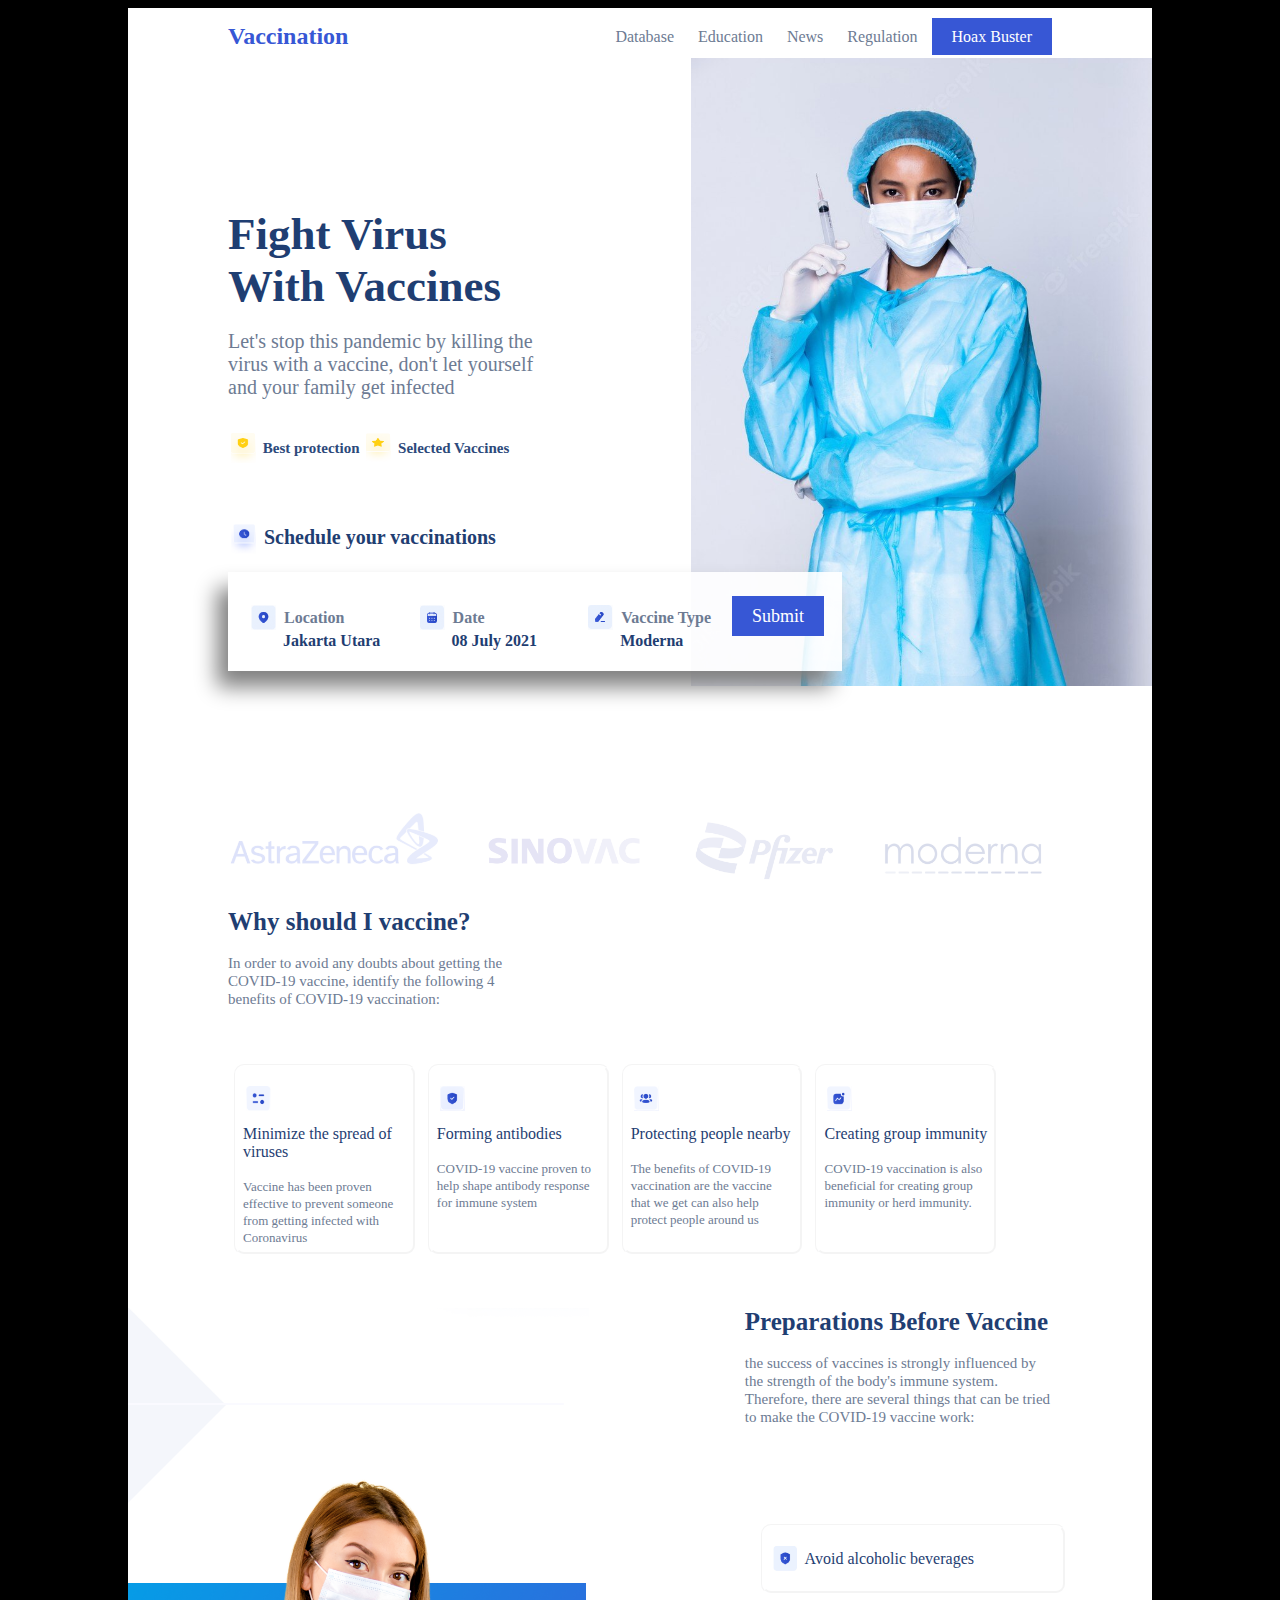
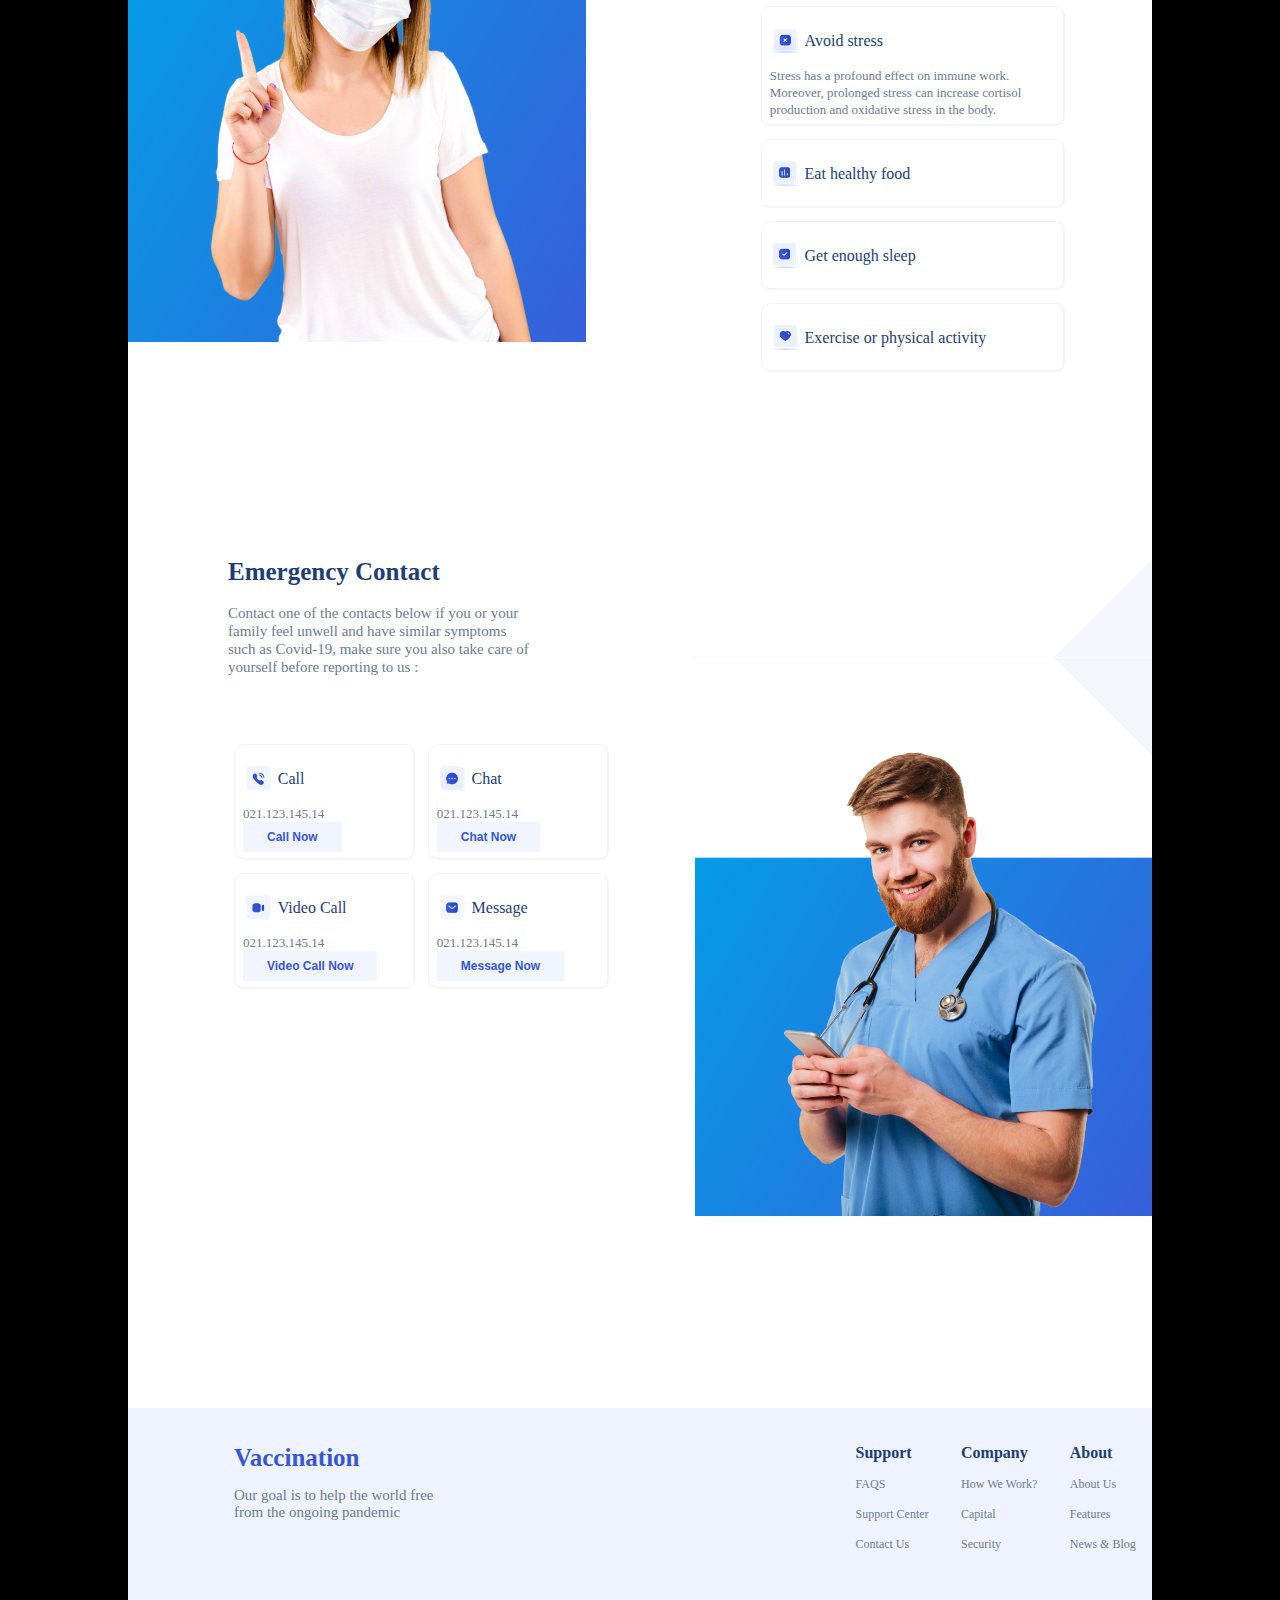
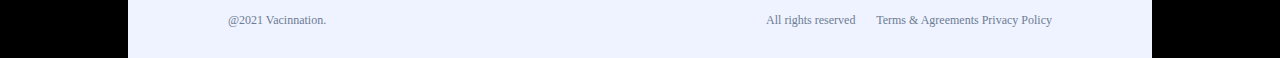
==== commit 61c7872e: "Add files via upload" ====
--- a/index.html
+++ b/index.html
@@ -218,15 +218,6 @@
             
 
             <section class="imagenEnfermera"><img src="./enfermera.png" style="width: -webkit-fill-available;"></section>
-            
-            
-    
-    
-    
-
-
-<!--
--->
 </div>
     </body>
     <footer>
--- a/index.css
+++ b/index.css
@@ -29,12 +29,13 @@
 
 .cont{
     background-color: white;
-    /* right: 10%; */
-    left: 250px;
-    right: 250px;
+    right: 10%; 
+    left: 10%;
+    /*left: 250px;
+    right: 250px;*/
     /*width: 70%;*/
-    height: 3250px;
-    position: absolute;
+    position: absolute;
+    height: 3250px;    
 }
 
 .title{
@@ -126,6 +127,7 @@
     right: 0px;
     position: absolute;
     top: 50px;
+    max-width: 530px;
 }
 
 .schedule{
@@ -272,6 +274,7 @@
     top: 1300px;
     width: 45%;
     /*width: 600px;*/
+    max-width: 530px;
 }
 
 .womanImg{
@@ -343,6 +346,7 @@
     top: 2150px;
     width: 45%;    
     right: 0px;
+    max-width: 530px;
 
 }
 
@@ -444,9 +448,9 @@
 .footTarjet{
     padding: 6px;
     color: rgb(109, 123, 147);
-    font-size: 12px;    
-    float: left;    
-    margin: 30px 50px 0px 50px;
+    font-size: 12px;
+    float: right;
+    margin: 30px 1% 0px 1%;
     width: auto;
     /*
     box-shadow: -11px 16px 20px 0px grey; 
@@ -458,6 +462,7 @@
 .first{
     width: 20%;
     margin: 30px 200px 0px 100px;
+    float: left;
 }
 
 .footTarjetTitle{
@@ -475,10 +480,12 @@
     border: 0px;
     position : absolute;
     left: 100px;
+    bottom: 30px;
 }
 
 .footRight{
     border: 0px;
     position : absolute;
     right: 100px;
+    bottom: 30px;
 }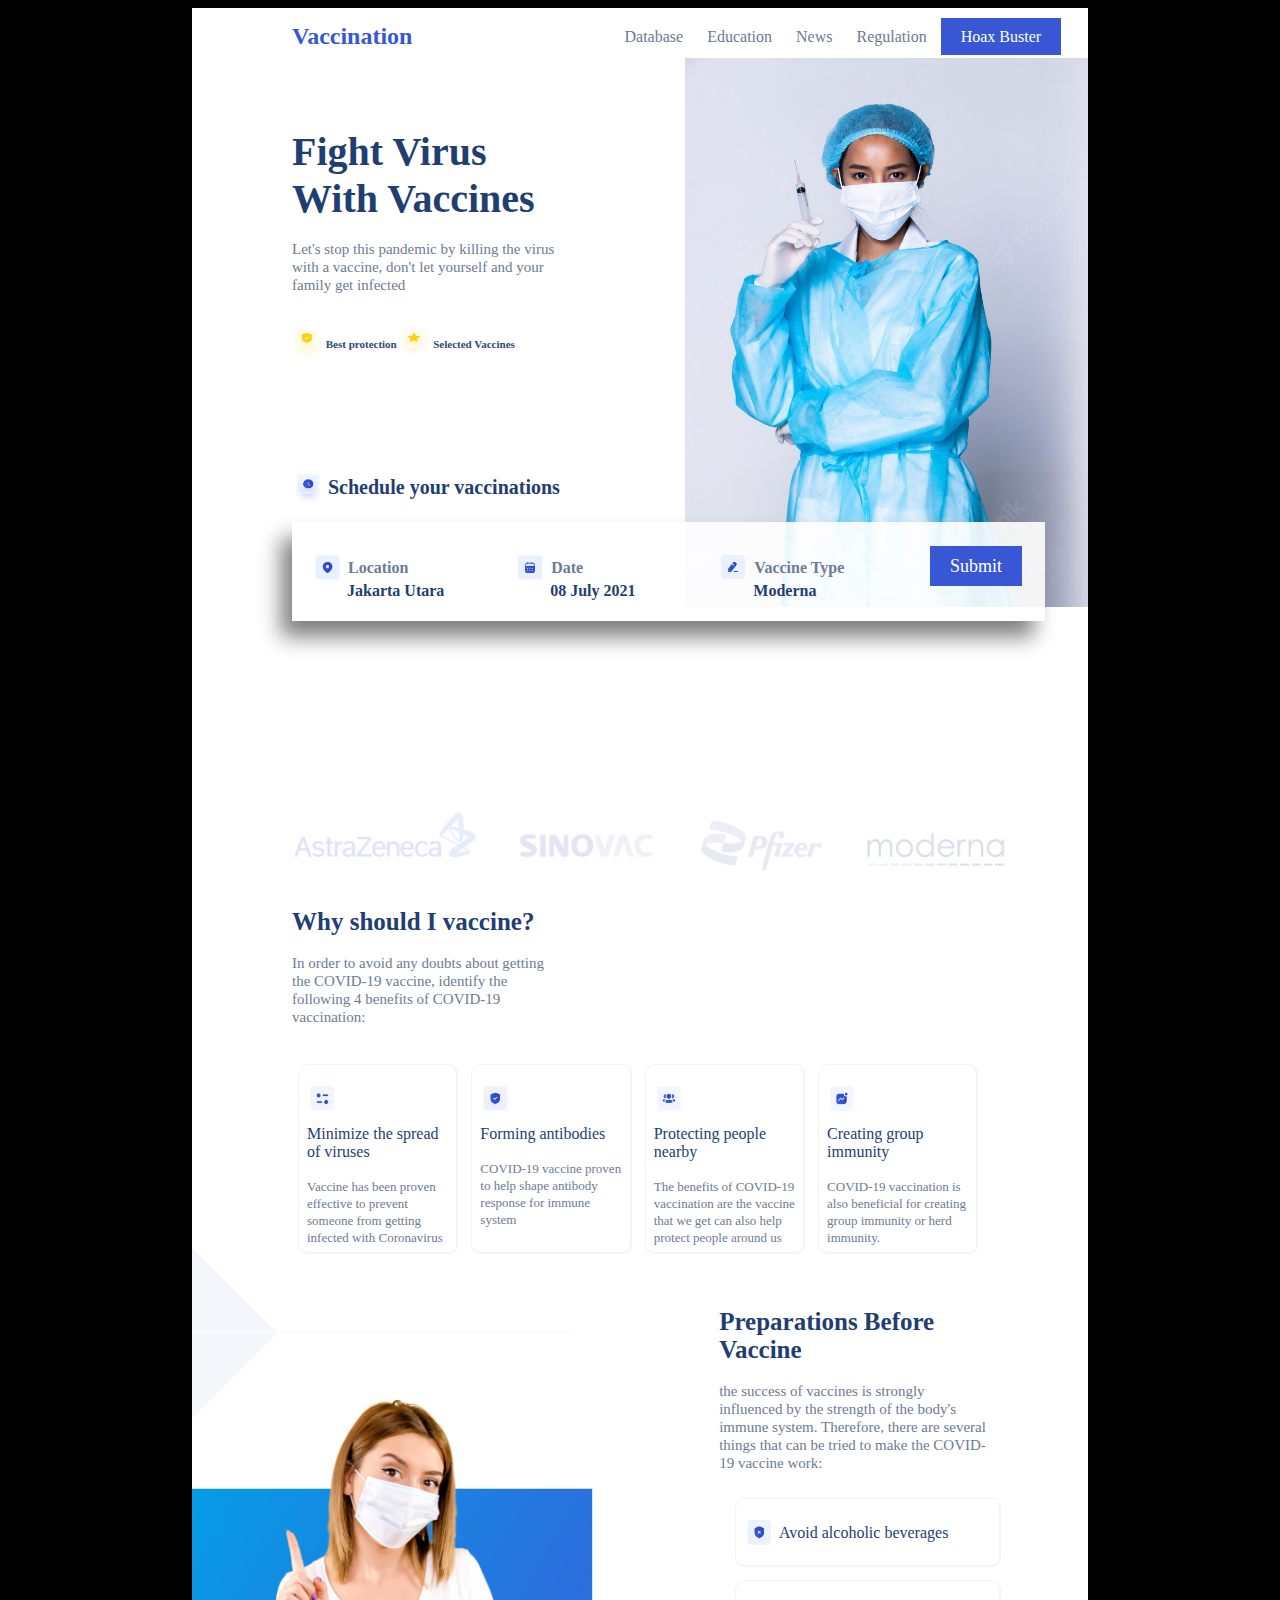
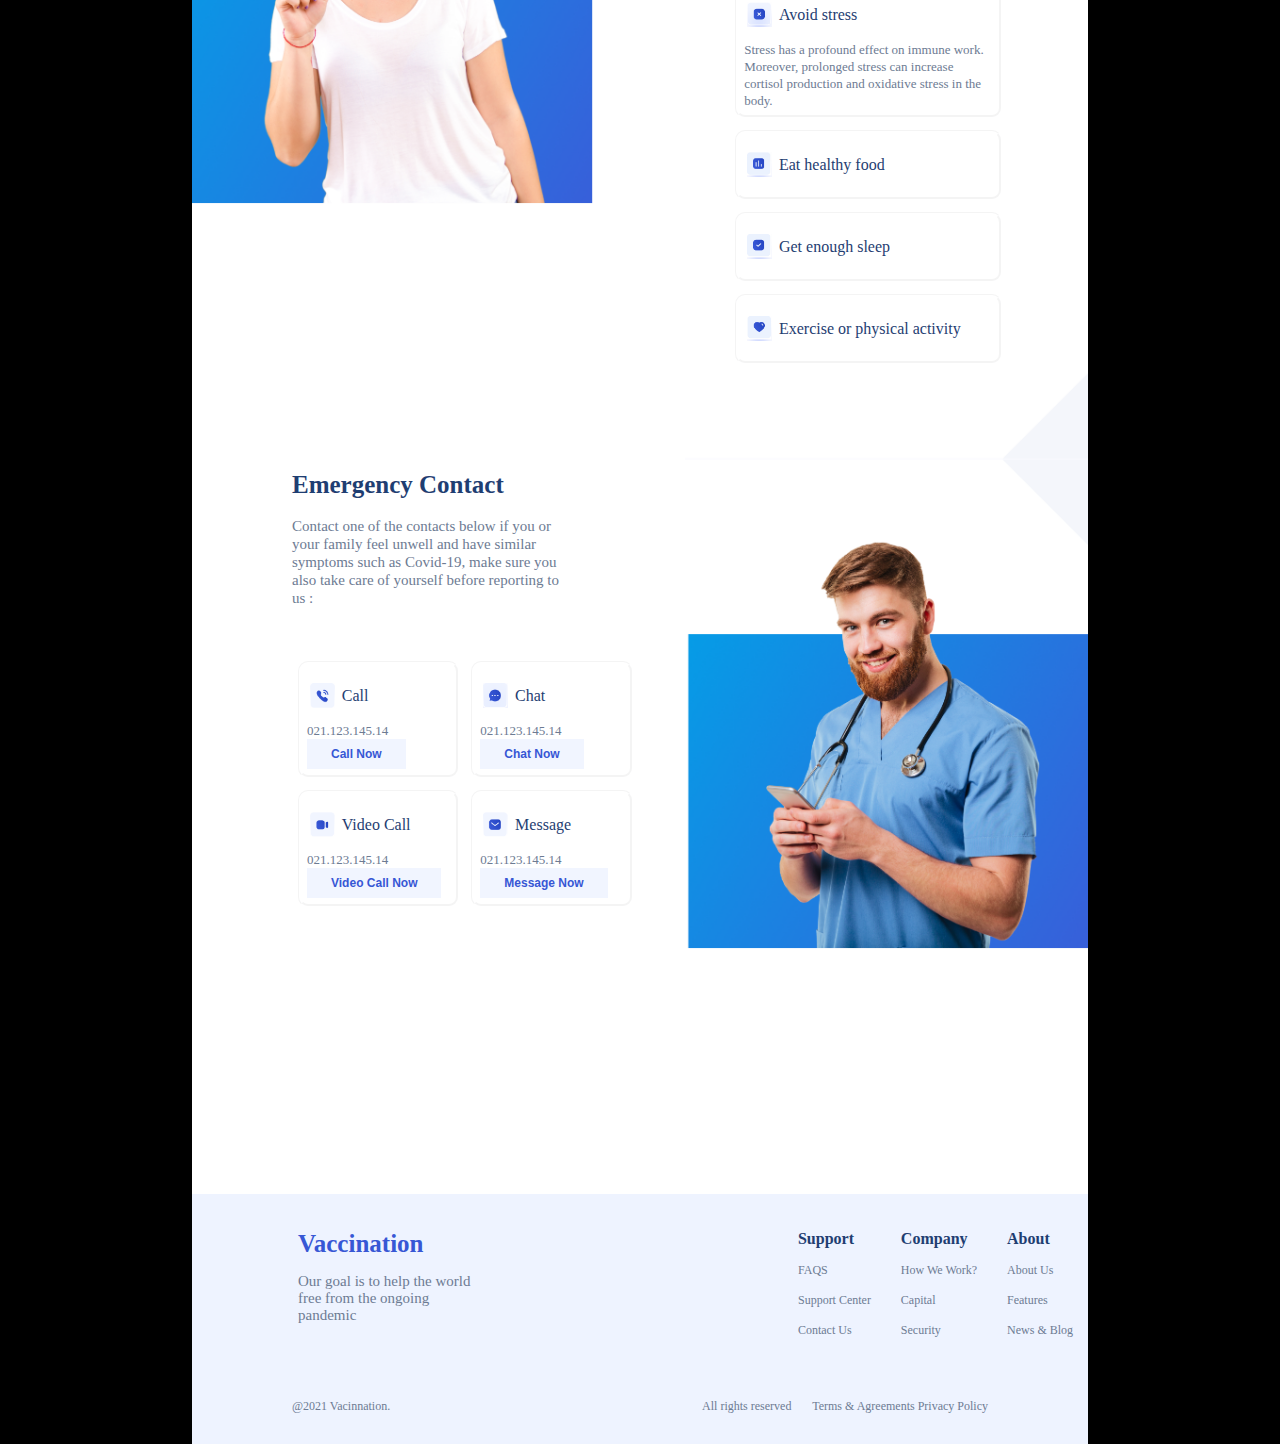
==== commit 06a53f49: "Add files via upload" ====
--- a/index.html
+++ b/index.html
@@ -215,10 +215,10 @@
                 </section>
             </section>
 
-            
-
-            <section class="imagenEnfermera"><img src="./enfermera.png" style="width: -webkit-fill-available;"></section>
-</div>
+            <section class="enfermera">
+                <img src="./enfermera.png" class="enfermeraImg">            
+            </section>
+        </div>
     </body>
     <footer>
     </footer>
--- a/index.css
+++ b/index.css
@@ -29,13 +29,13 @@
 
 .cont{
     background-color: white;
-    right: 10%; 
-    left: 10%;
+    right: 15%; 
+    left: 15%;
     /*left: 250px;
     right: 250px;*/
     /*width: 70%;*/
     position: absolute;
-    height: 3250px;    
+    height: 2900px;    
 }
 
 .title{
@@ -49,7 +49,7 @@
 
 .menu{
     top: 20px;
-    right: 100px;
+    right: 3%;
     position:absolute;    
 }
 
@@ -89,24 +89,24 @@
     width: 30%;
     left: 100px;
     position:absolute;    
-    top: 200px;
+    top: 120px;
     border: 10px;
 }
 
 .fight1{
     color: rgb(31, 62, 114);
-    font-size: 45px;
+    font-size: 40px;
     font-weight: 900;
 }
 
 .fight2{
     color : rgb(109, 123, 147);
-    font-size: 20px;
+    font-size: 15px;
 }
 
 .fight3{
     color : rgb(45, 74, 123);
-    font-size: 15px;
+    font-size: 11px;
     font-weight: bold;
 }
 
@@ -122,19 +122,26 @@
     border: 3px solid transparent;
 }
 
-.imagenEnfermera{
+.enfermera{
     width: 45%;
     right: 0px;
     position: absolute;
     top: 50px;
     max-width: 530px;
+
+}
+
+.enfermeraImg{
+    width: 100%; /* or any custom size */
+    height: 100%; 
+    object-fit: contain;
 }
 
 .schedule{
-    width: 60%;
+    width: 84%;
     left: 100px;
     position:absolute;    
-    top: 500px;
+    top: 450px;
     border: 10px;
     color: rgb(31, 62, 114);
     font-size: 20px;
@@ -239,6 +246,7 @@
     clear: both;
     box-sizing: border-box;
     /*padding: 10px;*/
+    z-index: 1;
     
 }
 
@@ -271,7 +279,7 @@
 
 .woman{
     position: absolute;
-    top: 1300px;
+    top: 1240px;
     width: 45%;
     /*width: 600px;*/
     max-width: 530px;
@@ -303,7 +311,7 @@
 }
 
 .preparationsSection{
-    top: 1500px;
+    top: 1474px;
     right: 100px;
     position: absolute;
     width: 30%;
@@ -311,7 +319,7 @@
     clear: both;
     box-sizing: border-box;
     padding: 10px;
-    
+    z-index: 1;    
 }
 
 .preparationsTarjet{
@@ -343,7 +351,7 @@
 
 .doctor{
     position: absolute;
-    top: 2150px;
+    top: 1964px;
     width: 45%;    
     right: 0px;
     max-width: 530px;
@@ -360,7 +368,7 @@
     width: 30%;
     left: 100px;
     position: absolute;
-    top: 2150px;;
+    top: 2063px;;
     /* border: 10px;*/
 }
 
@@ -376,14 +384,16 @@
 }
 
 .emergencySection{
-    top: 2330px;
+    top: 2247px;
     left: 100px;
     position: absolute;
     width: 40%;
-    display: block;
-    clear: both;
-    box-sizing: border-box;
-    /* padding: 10px;*/
+    /* display: inline-table; */
+    /* clear: both; */
+    /* box-sizing: border-box; */
+    z-index: 1;
+    /* padding: 10px; */
+    max-width: 456px;
     
 }
 
@@ -416,7 +426,7 @@
 
 .foot{
     background-color: rgb(238, 243, 255);
-    top: 3000px;
+    top: 2786px;
     position: absolute;
     width: 100%;
     height: 250px;
@@ -461,7 +471,7 @@
 
 .first{
     width: 20%;
-    margin: 30px 200px 0px 100px;
+    margin: 30px 15% 0px 100px;
     float: left;
 }
 
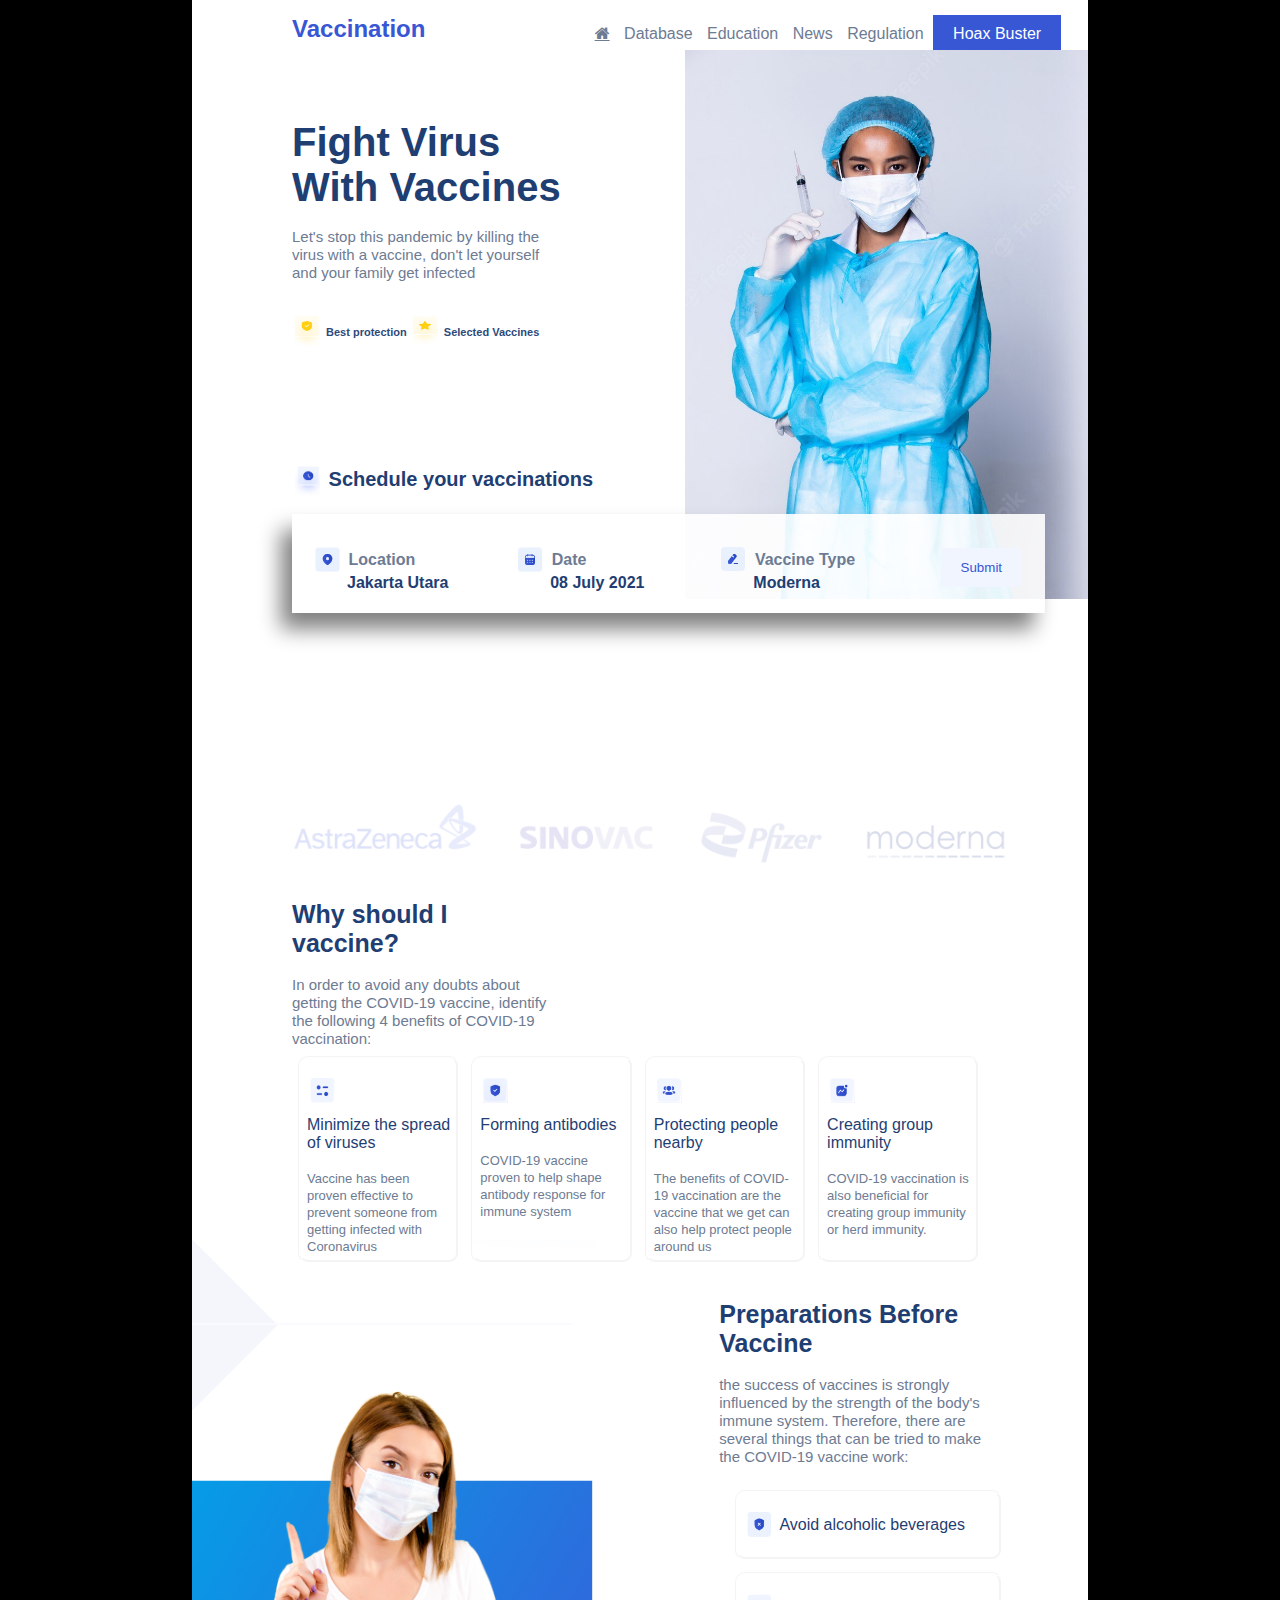
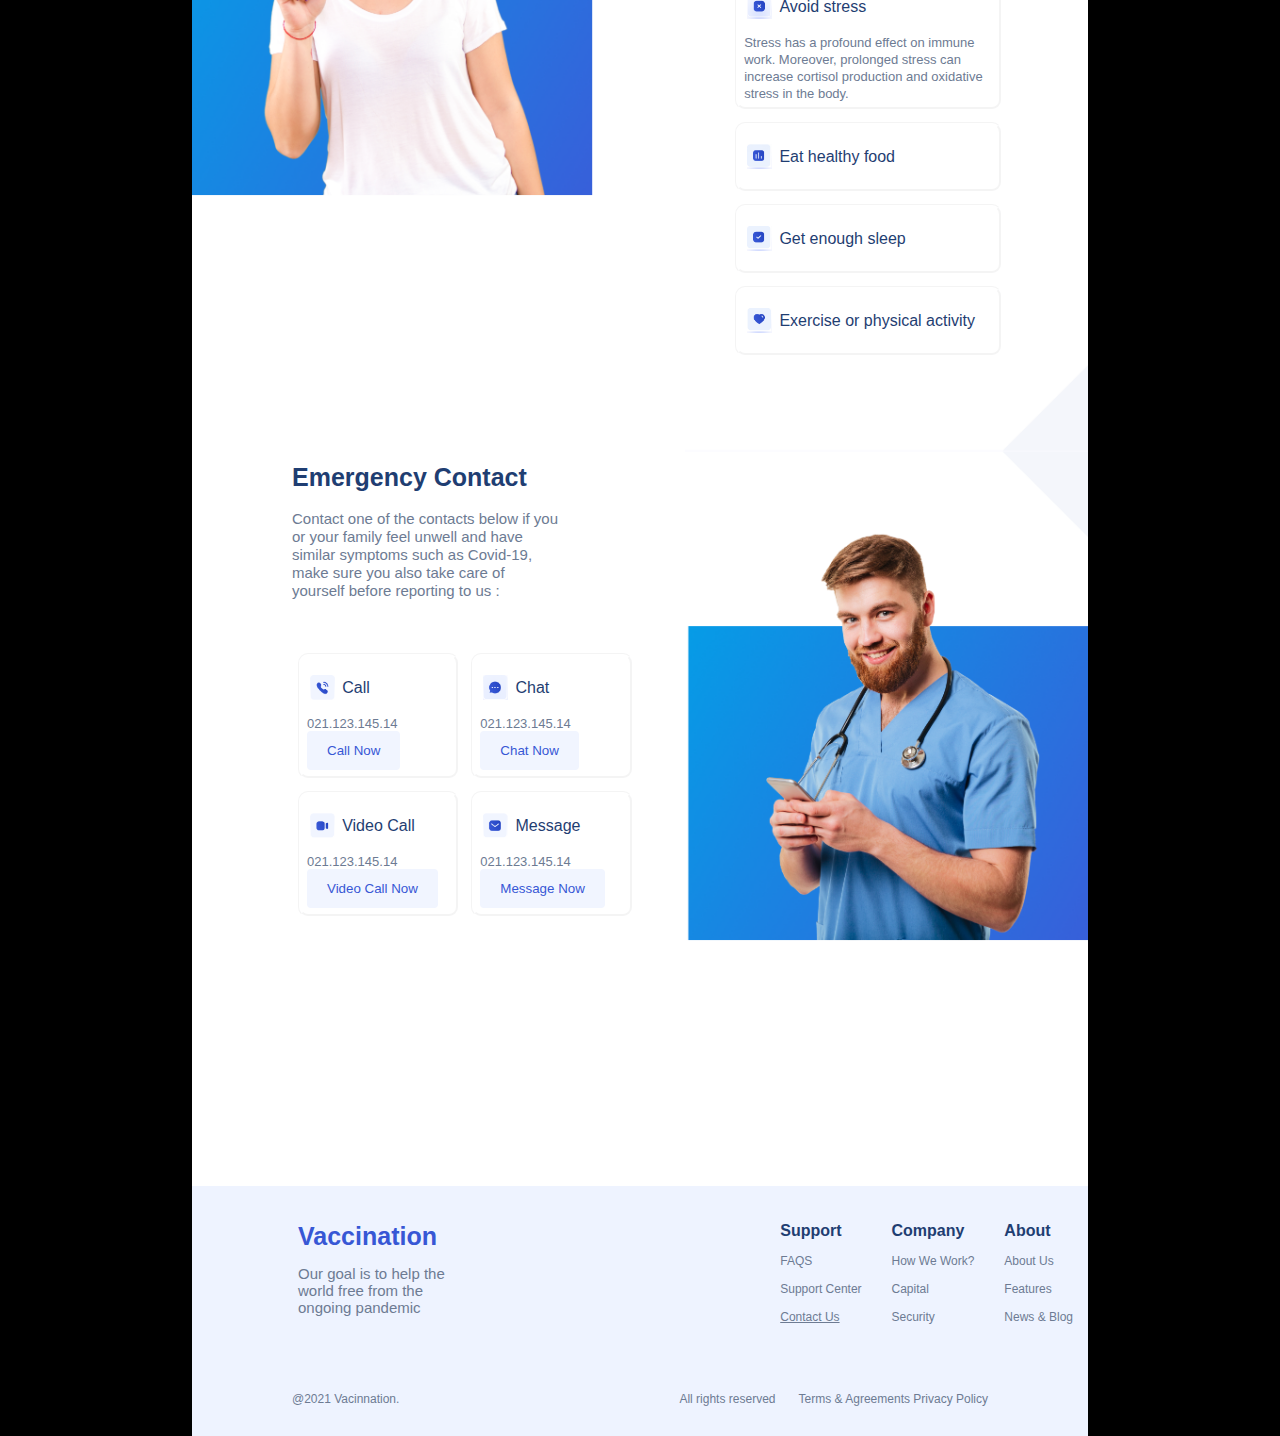
==== commit dc7c1e5d: "Add files via upload" ====
--- a/index.html
+++ b/index.html
@@ -6,16 +6,18 @@
         <meta name="ViewPort" content="width-device.width, initial-scale=1.0">
         <title>Vaccination</title>
         <link rel="stylesheet" href="./index.css">
+        <link rel="stylesheet" href="https://cdnjs.cloudflare.com/ajax/libs/font-awesome/4.7.0/css/font-awesome.min.css">
     </head>
     <body>
         <section class="cont">
             <section class="title">Vaccination</section>
             <section class="menu">
+                <a class="fa fa-home menuElement" href="./index.html"></a>
                 <a class="menuElement">Database</a>
                 <a class="menuElement">Education</a>
                 <a class="menuElement">News</a>
                 <a class="menuElement">Regulation</a>
-                <a class="select">Hoax Buster</a>
+                <a class="selected">Hoax Buster</a>
             </section>
             <section class="fight">
                 <a class="fight1">Fight Virus With Vaccines</a><br><br>
@@ -55,7 +57,7 @@
                     </section>
 
                     <section class="scheduleButton">
-                        <a class="select">Submit</a>
+                        <button>Submit</button>
                     </section>
                 </section>
             </section>
@@ -201,6 +203,8 @@
                     <a class="footTarjetContent">
                         FAQS<br><br>
                         Support Center<br><br>
+                    </a>  
+                    <a class="footTarjetContent" href="./contact.html">
                         Contact Us<br><br>
                     </a>   
                 </section>
--- a/index.css
+++ b/index.css
@@ -2,32 +2,40 @@
     background-color: black;
     right: 200px;
     left: 200px;
+    font-family: Arial, Helvetica, sans-serif;
 }
 
 button {
-    
     cursor: pointer;
-    display: inline-block;
     background: rgb(241, 245, 255);
     color: rgb(55, 87, 213);
+    display: inline-block;
+    
+    /*
     font-size: 12px;
     border: 0;
     padding: 0.5rem 1.5rem;
     font-weight: bolder;
-}
-  
-button:focus {
-    outline: none;
-}
-  
+    border-width: 10px 20px; */
+
+    padding: 12px 20px;
+    border: none;
+    border-radius: 4px;
+    cursor: pointer;
+}
+
 button:hover {
     background: rgb(51  , 83, 209);
     color: white;
     transform: scale(0.98);
 }
-
+  
+button:focus {
+    outline: none;
+}
 
 .cont{
+    top : 0px;
     background-color: white;
     right: 15%; 
     left: 15%;
@@ -55,7 +63,7 @@
 
 .menuElement{
     color: rgb(109, 123, 147);
-    border: 10px solid white;
+    border: 5px solid white;
 }
 
 .menuElement:hover{
@@ -70,18 +78,18 @@
     outline: none;
   }
 
-.select{
+.selected{
     background-color: rgb(55, 87, 213);
     color: white; 
     border: 10px solid rgb(55, 87, 213);   
     border-width: 10px 20px; 
 }
 
-.select:hover{
+.selected:hover{
     transform: scale(0.98);
 }
 
-.select:focus {
+.selected:focus {
     outline: none;
   }
 
@@ -206,8 +214,8 @@
     position: absolute;
     right: 3%;
     top: 60%;
-    font-size: 18px;
-    font-weight: 100;
+    font-size: 20px;
+    font-weight: 150;
 }
 
 .vaccines{
